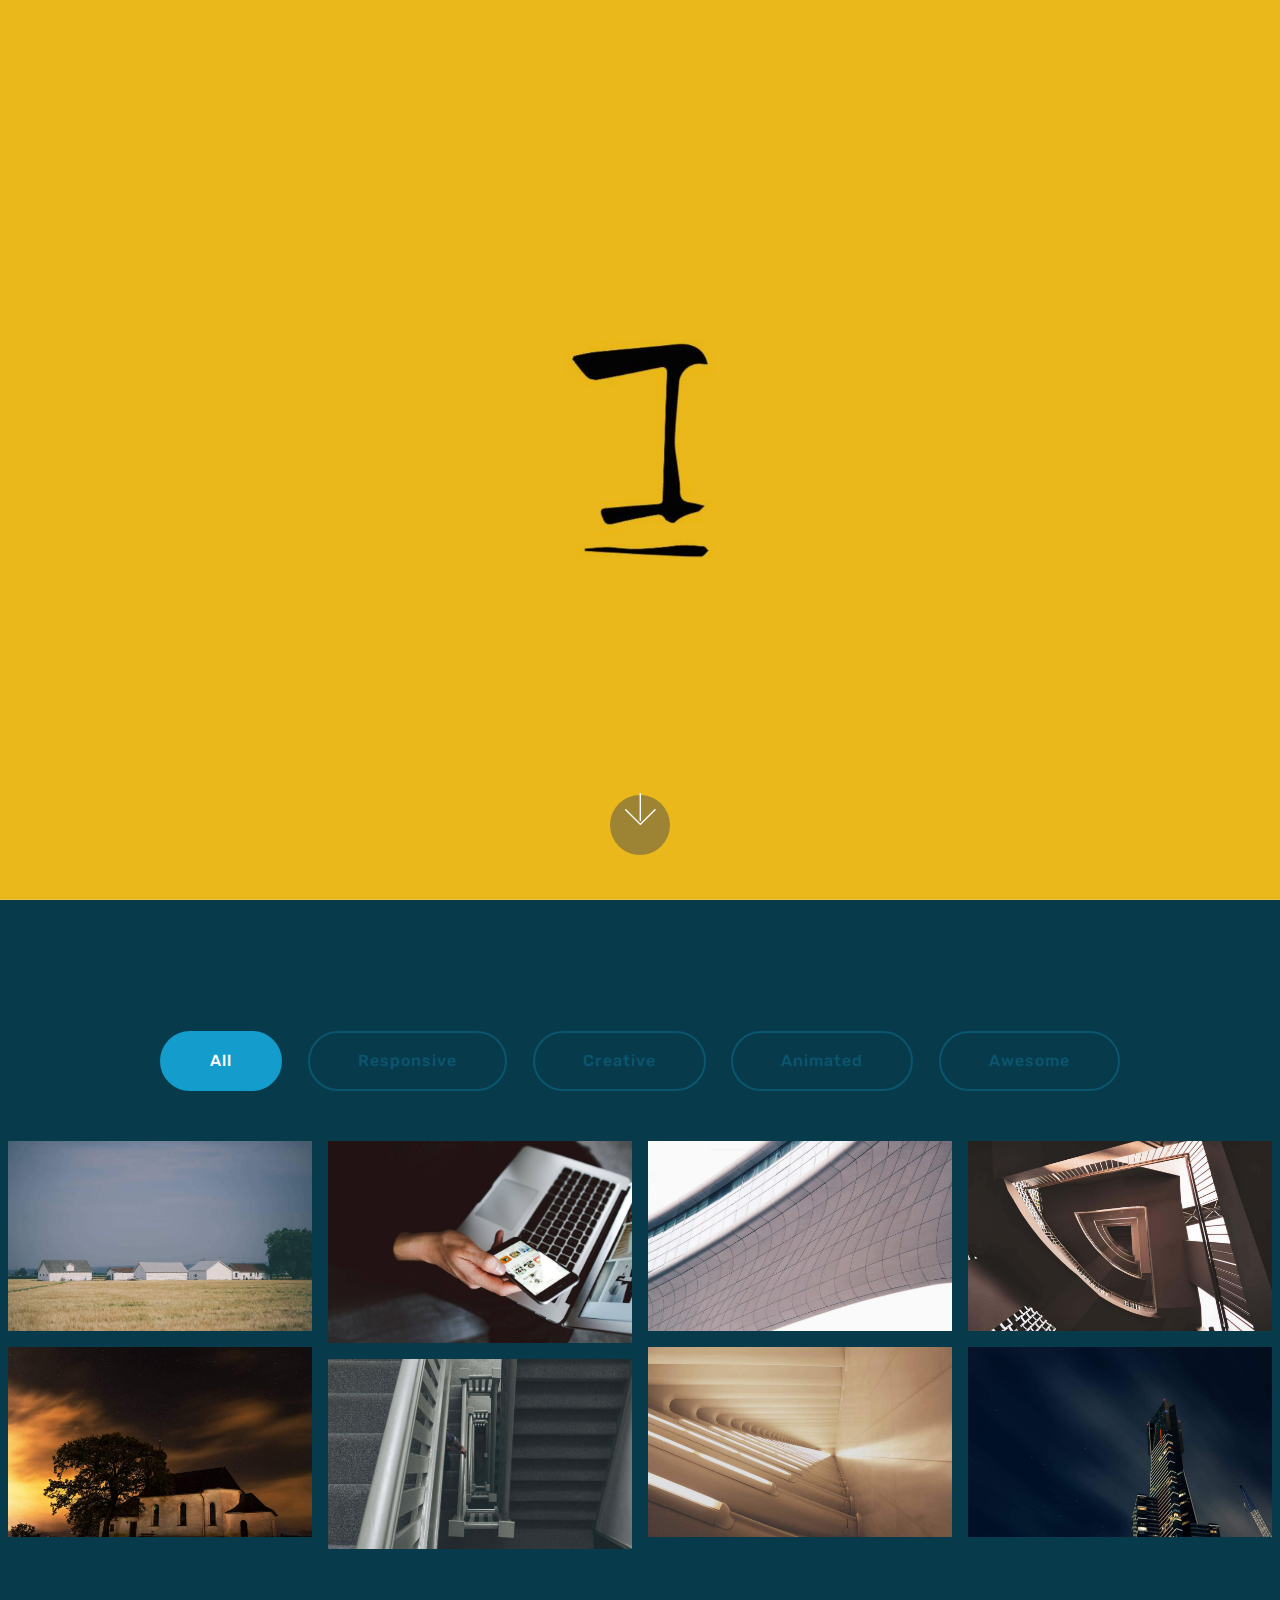
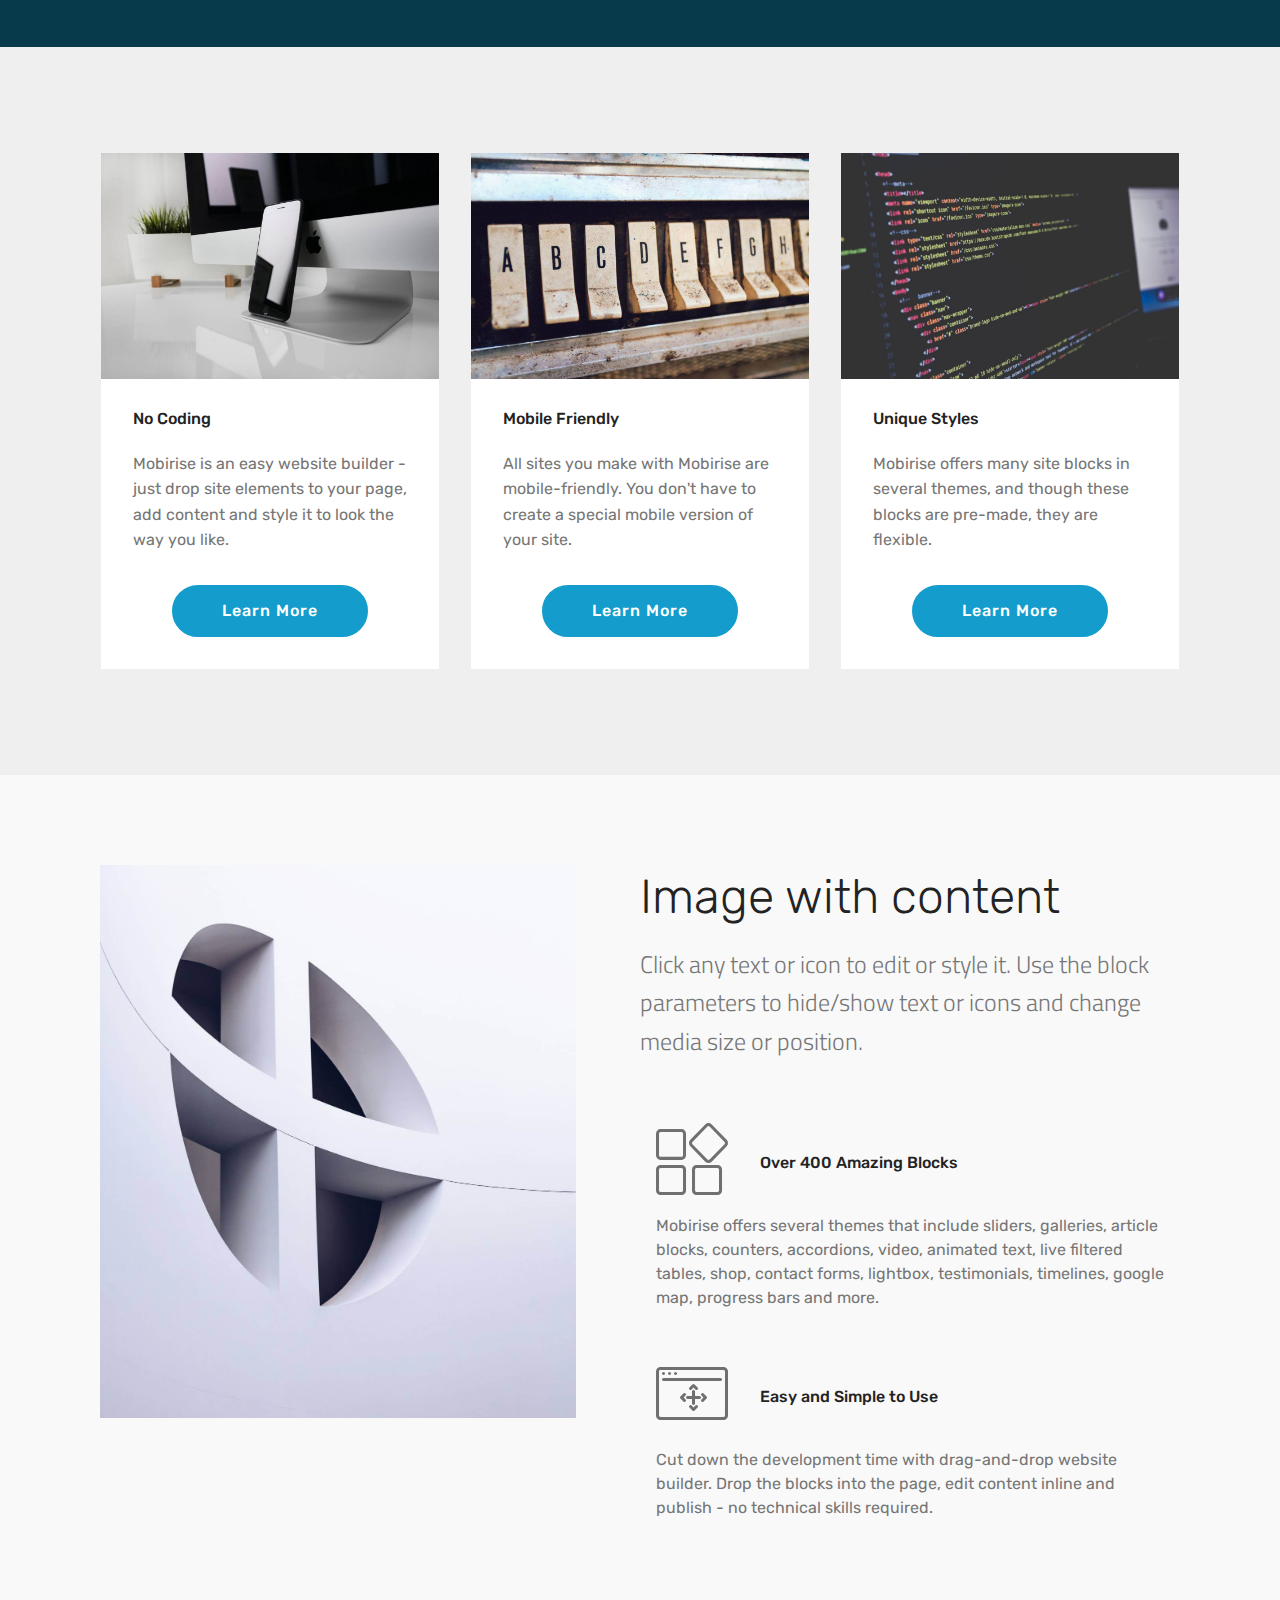
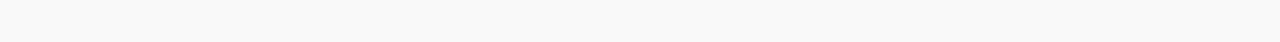
==== index.html @ 8ed80e4b "create github pages" ====
<!DOCTYPE html>
<html >
<head>
  <!-- Site made with Mobirise Website Builder v4.6.5, https://mobirise.com -->
  <meta charset="UTF-8">
  <meta http-equiv="X-UA-Compatible" content="IE=edge">
  <meta name="generator" content="Mobirise v4.6.5, mobirise.com">
  <meta name="viewport" content="width=device-width, initial-scale=1, minimum-scale=1">
  <link rel="shortcut icon" href="assets/images/logo4.png" type="image/x-icon">
  <meta name="description" content="">
  <title>Home</title>
  <link rel="stylesheet" href="assets/web/assets/mobirise-icons/mobirise-icons.css">
  <link rel="stylesheet" href="assets/tether/tether.min.css">
  <link rel="stylesheet" href="assets/bootstrap/css/bootstrap.min.css">
  <link rel="stylesheet" href="assets/bootstrap/css/bootstrap-grid.min.css">
  <link rel="stylesheet" href="assets/bootstrap/css/bootstrap-reboot.min.css">
  <link rel="stylesheet" href="assets/theme/css/style.css">
  <link rel="stylesheet" href="assets/gallery/style.css">
  <link rel="stylesheet" href="assets/mobirise/css/mbr-additional.css" type="text/css">
  
  
  
</head>
<body>
  <section class="cid-qKOQSpUgwR mbr-fullscreen mbr-parallax-background" id="header2-s">

    

    

    <div class="container align-center">
        <div class="row justify-content-md-center">
            <div class="mbr-white col-md-10">
                <h1 class="mbr-section-title mbr-bold pb-3 mbr-fonts-style display-1"></h1>
                
                <p class="mbr-text pb-3 mbr-fonts-style display-5"></p>
                
            </div>
        </div>
    </div>
    <div class="mbr-arrow hidden-sm-down" aria-hidden="true">
        <a href="#next">
            <i class="mbri-down mbr-iconfont"></i>
        </a>
    </div>
</section>

<section class="engine"><a href="https://mobirise.ws/c">best free web site maker</a></section><section class="mbr-gallery mbr-slider-carousel cid-qKP3G8bLyZ" id="gallery2-x">

    

    <div>
        <div><!-- Filter --><div class="mbr-gallery-filter container gallery-filter-active"><ul buttons="0"><li class="mbr-gallery-filter-all"><a class="btn btn-md btn-primary-outline active display-7" href="">All</a></li></ul></div><!-- Gallery --><div class="mbr-gallery-row"><div class="mbr-gallery-layout-default"><div><div><div class="mbr-gallery-item mbr-gallery-item--p1" data-video-url="false" data-tags="Responsive"><div href="#lb-gallery2-x" data-slide-to="0" data-toggle="modal"><img src="assets/images/gallery01.jpg" alt=""><span class="icon-focus"></span></div></div><div class="mbr-gallery-item mbr-gallery-item--p1" data-video-url="false" data-tags=""><div href="#lb-gallery2-x" data-slide-to="1" data-toggle="modal"><img src="assets/images/mbr-1-1620x1080-800x533.jpg" alt=""><span class="icon-focus"></span></div></div><div class="mbr-gallery-item mbr-gallery-item--p1" data-video-url="false" data-tags="Creative"><div href="#lb-gallery2-x" data-slide-to="2" data-toggle="modal"><img src="assets/images/gallery02.jpg" alt=""><span class="icon-focus"></span></div></div><div class="mbr-gallery-item mbr-gallery-item--p1" data-video-url="false" data-tags="Animated"><div href="#lb-gallery2-x" data-slide-to="3" data-toggle="modal"><img src="assets/images/gallery03.jpg" alt=""><span class="icon-focus"></span></div></div><div class="mbr-gallery-item mbr-gallery-item--p1" data-video-url="false" data-tags="Awesome"><div href="#lb-gallery2-x" data-slide-to="4" data-toggle="modal"><img src="assets/images/gallery04.jpg" alt=""><span class="icon-focus"></span></div></div><div class="mbr-gallery-item mbr-gallery-item--p1" data-video-url="false" data-tags="Awesome"><div href="#lb-gallery2-x" data-slide-to="5" data-toggle="modal"><img src="assets/images/gallery05.jpg" alt=""><span class="icon-focus"></span></div></div><div class="mbr-gallery-item mbr-gallery-item--p1" data-video-url="false" data-tags="Responsive"><div href="#lb-gallery2-x" data-slide-to="6" data-toggle="modal"><img src="assets/images/gallery06.jpg" alt=""><span class="icon-focus"></span></div></div><div class="mbr-gallery-item mbr-gallery-item--p1" data-video-url="false" data-tags="Animated"><div href="#lb-gallery2-x" data-slide-to="7" data-toggle="modal"><img src="assets/images/gallery07.jpg" alt=""><span class="icon-focus"></span></div></div></div></div><div class="clearfix"></div></div></div><!-- Lightbox --><div data-app-prevent-settings="" class="mbr-slider modal fade carousel slide" tabindex="-1" data-keyboard="true" data-interval="false" id="lb-gallery2-x"><div class="modal-dialog"><div class="modal-content"><div class="modal-body"><div class="carousel-inner"><div class="carousel-item"><img src="assets/images/gallery01.jpg" alt=""></div><div class="carousel-item active"><img src="assets/images/mbr-1-1620x1080.jpg" alt=""></div><div class="carousel-item"><img src="assets/images/gallery02.jpg" alt=""></div><div class="carousel-item"><img src="assets/images/gallery03.jpg" alt=""></div><div class="carousel-item"><img src="assets/images/gallery04.jpg" alt=""></div><div class="carousel-item"><img src="assets/images/gallery05.jpg" alt=""></div><div class="carousel-item"><img src="assets/images/gallery06.jpg" alt=""></div><div class="carousel-item"><img src="assets/images/gallery07.jpg" alt=""></div></div><a class="carousel-control carousel-control-prev" role="button" data-slide="prev" href="#lb-gallery2-x"><span class="mbri-left mbr-iconfont" aria-hidden="true"></span><span class="sr-only">Previous</span></a><a class="carousel-control carousel-control-next" role="button" data-slide="next" href="#lb-gallery2-x"><span class="mbri-right mbr-iconfont" aria-hidden="true"></span><span class="sr-only">Next</span></a><a class="close" href="#" role="button" data-dismiss="modal"><span class="sr-only">Close</span></a></div></div></div></div></div>
    </div>

</section>

<section class="features3 cid-qKQcVIT4Fi" id="features3-y">

    

    
    <div class="container">
        <div class="media-container-row">
            <div class="card p-3 col-12 col-md-6 col-lg-4">
                <div class="card-wrapper">
                    <div class="card-img">
                        <img src="assets/images/01.jpg" alt="Mobirise">
                    </div>
                    <div class="card-box">
                        <h4 class="card-title mbr-fonts-style display-7">
                            No Coding
                        </h4>
                        <p class="mbr-text mbr-fonts-style display-7">
                            Mobirise is an easy website builder - just drop site elements to your page, add content and style it to look the way you like.
                        </p>
                    </div>
                    <div class="mbr-section-btn text-center">
                        <a href="https://mobirise.com" class="btn btn-primary display-4">
                            Learn More
                        </a>
                    </div>
                </div>
            </div>

            <div class="card p-3 col-12 col-md-6 col-lg-4">
                <div class="card-wrapper">
                    <div class="card-img">
                        <img src="assets/images/02.jpg" alt="Mobirise">
                    </div>
                    <div class="card-box">
                        <h4 class="card-title mbr-fonts-style display-7">
                            Mobile Friendly
                        </h4>
                        <p class="mbr-text mbr-fonts-style display-7">
                            All sites you make with Mobirise are mobile-friendly. You don't have to create a special mobile version of your site.
                        </p>
                    </div>
                    <div class="mbr-section-btn text-center">
                        <a href="https://mobirise.com" class="btn btn-primary display-4">
                            Learn More
                        </a>
                    </div>
                </div>
            </div>

            <div class="card p-3 col-12 col-md-6 col-lg-4">
                <div class="card-wrapper">
                    <div class="card-img">
                        <img src="assets/images/03.jpg" alt="Mobirise">
                    </div>
                    <div class="card-box">
                        <h4 class="card-title mbr-fonts-style display-7">
                            Unique Styles
                        </h4>
                        <p class="mbr-text mbr-fonts-style display-7">
                            Mobirise offers many site blocks in several themes, and though these blocks are pre-made, they are flexible.
                        </p>
                    </div>
                    <div class="mbr-section-btn text-center">
                        <a href="https://mobirise.com" class="btn btn-primary display-4">
                            Learn More
                        </a>
                    </div>
                </div>
            </div>

            
        </div>
    </div>
</section>

<section class="features11 cid-qKQcX0QqHO" id="features11-z">

    

    

    <div class="container">   
        <div class="col-md-12">
            <div class="media-container-row">
                <div class="mbr-figure" style="width: 50%;">
                    <img src="assets/images/05.jpg" alt="Mobirise">
                </div>
                <div class=" align-left aside-content">
                    <h2 class="mbr-title pt-2 mbr-fonts-style display-2">
                        Image with content
                    </h2>
                    <div class="mbr-section-text">
                        <p class="mbr-text mb-5 pt-3 mbr-light mbr-fonts-style display-5">
                        Click any text or icon to edit or style it. Use the block parameters to hide/show text or icons and change media size or position.
                        </p>
                    </div>

                    <div class="block-content">
                        <div class="card p-3 pr-3">
                            <div class="media">
                                <div class=" align-self-center card-img pb-3">
                                    <span class="mbri-extension mbr-iconfont"></span>
                                </div>     
                                <div class="media-body">
                                    <h4 class="card-title mbr-fonts-style display-7">
                                        Over 400 Amazing Blocks
                                    </h4>
                                </div>
                            </div>                

                            <div class="card-box">
                                <p class="block-text mbr-fonts-style display-7">
                                   Mobirise offers several themes that include sliders, galleries, article blocks, counters, accordions, video, animated text, live filtered tables, shop, contact forms, lightbox, testimonials, timelines, google map, progress bars and more. 
                                </p>
                            </div>
                        </div>

                        <div class="card p-3 pr-3">
                            <div class="media">
                                <div class="align-self-center card-img pb-3">
                                    <span class="mbri-drag-n-drop2 mbr-iconfont"></span>
                                </div>     
                                <div class="media-body">
                                    <h4 class="card-title mbr-fonts-style display-7">
                                        Easy and Simple to Use
                                    </h4>
                                </div>
                            </div>                

                            <div class="card-box">
                                <p class="block-text mbr-fonts-style display-7">
                                    Cut down the development time with drag-and-drop website builder. Drop the blocks into the page, edit content inline and publish - no technical skills required.
                                </p>
                            </div>
                        </div>
                    </div>
                </div>
            </div>
        </div> 
    </div>          
</section>


  <script src="assets/web/assets/jquery/jquery.min.js"></script>
  <script src="assets/popper/popper.min.js"></script>
  <script src="assets/tether/tether.min.js"></script>
  <script src="assets/bootstrap/js/bootstrap.min.js"></script>
  <script src="assets/smoothscroll/smooth-scroll.js"></script>
  <script src="assets/parallax/jarallax.min.js"></script>
  <script src="assets/vimeoplayer/jquery.mb.vimeo_player.js"></script>
  <script src="assets/bootstrapcarouselswipe/bootstrap-carousel-swipe.js"></script>
  <script src="assets/masonry/masonry.pkgd.min.js"></script>
  <script src="assets/imagesloaded/imagesloaded.pkgd.min.js"></script>
  <script src="assets/theme/js/script.js"></script>
  <script src="assets/gallery/player.min.js"></script>
  <script src="assets/gallery/script.js"></script>
  <script src="assets/slidervideo/script.js"></script>
  
  
</body>
</html>
---- assets/web/assets/mobirise-icons/mobirise-icons.css ----
@font-face {
  font-family: 'MobiriseIcons';
  src:  url('mobirise-icons.eot?spat4u');
  src:  url('mobirise-icons.eot?spat4u#iefix') format('embedded-opentype'),
    url('mobirise-icons.ttf?spat4u') format('truetype'),
    url('mobirise-icons.woff?spat4u') format('woff'),
    url('mobirise-icons.svg?spat4u#MobiriseIcons') format('svg');
  font-weight: normal;
  font-style: normal;
}

[class^="mbri-"], [class*=" mbri-"] {
  /* use !important to prevent issues with browser extensions that change fonts */
  font-family: MobiriseIcons !important;
  speak: none;
  font-style: normal;
  font-weight: normal;
  font-variant: normal;
  text-transform: none;
  line-height: 1;

  /* Better Font Rendering =========== */
  -webkit-font-smoothing: antialiased;
  -moz-osx-font-smoothing: grayscale;
}

.mbri-add-submenu:before {
  content: "\e900";
}
.mbri-alert:before {
  content: "\e901";
}
.mbri-align-center:before {
  content: "\e902";
}
.mbri-align-justify:before {
  content: "\e903";
}
.mbri-align-left:before {
  content: "\e904";
}
.mbri-align-right:before {
  content: "\e905";
}
.mbri-android:before {
  content: "\e906";
}
.mbri-apple:before {
  content: "\e907";
}
.mbri-arrow-down:before {
  content: "\e908";
}
.mbri-arrow-next:before {
  content: "\e909";
}
.mbri-arrow-prev:before {
  content: "\e90a";
}
.mbri-arrow-up:before {
  content: "\e90b";
}
.mbri-bold:before {
  content: "\e90c";
}
.mbri-bookmark:before {
  content: "\e90d";
}
.mbri-bootstrap:before {
  content: "\e90e";
}
.mbri-briefcase:before {
  content: "\e90f";
}
.mbri-browse:before {
  content: "\e910";
}
.mbri-bulleted-list:before {
  content: "\e911";
}
.mbri-calendar:before {
  content: "\e912";
}
.mbri-camera:before {
  content: "\e913";
}
.mbri-cart-add:before {
  content: "\e914";
}
.mbri-cart-full:before {
  content: "\e915";
}
.mbri-cash:before {
  content: "\e916";
}
.mbri-change-style:before {
  content: "\e917";
}
.mbri-chat:before {
  content: "\e918";
}
.mbri-clock:before {
  content: "\e919";
}
.mbri-close:before {
  content: "\e91a";
}
.mbri-cloud:before {
  content: "\e91b";
}
.mbri-code:before {
  content: "\e91c";
}
.mbri-contact-form:before {
  content: "\e91d";
}
.mbri-credit-card:before {
  content: "\e91e";
}
.mbri-cursor-click:before {
  content: "\e91f";
}
.mbri-cust-feedback:before {
  content: "\e920";
}
.mbri-database:before {
  content: "\e921";
}
.mbri-delivery:before {
  content: "\e922";
}
.mbri-desktop:before {
  content: "\e923";
}
.mbri-devices:before {
  content: "\e924";
}
.mbri-down:before {
  content: "\e925";
}
.mbri-download:before {
  content: "\e989";
}
.mbri-drag-n-drop:before {
  content: "\e927";
}
.mbri-drag-n-drop2:before {
  content: "\e928";
}
.mbri-edit:before {
  content: "\e929";
}
.mbri-edit2:before {
  content: "\e92a";
}
.mbri-error:before {
  content: "\e92b";
}
.mbri-extension:before {
  content: "\e92c";
}
.mbri-features:before {
  content: "\e92d";
}
.mbri-file:before {
  content: "\e92e";
}
.mbri-flag:before {
  content: "\e92f";
}
.mbri-folder:before {
  content: "\e930";
}
.mbri-gift:before {
  content: "\e931";
}
.mbri-github:before {
  content: "\e932";
}
.mbri-globe:before {
  content: "\e933";
}
.mbri-globe-2:before {
  content: "\e934";
}
.mbri-growing-chart:before {
  content: "\e935";
}
.mbri-hearth:before {
  content: "\e936";
}
.mbri-help:before {
  content: "\e937";
}
.mbri-home:before {
  content: "\e938";
}
.mbri-hot-cup:before {
  content: "\e939";
}
.mbri-idea:before {
  content: "\e93a";
}
.mbri-image-gallery:before {
  content: "\e93b";
}
.mbri-image-slider:before {
  content: "\e93c";
}
.mbri-info:before {
  content: "\e93d";
}
.mbri-italic:before {
  content: "\e93e";
}
.mbri-key:before {
  content: "\e93f";
}
.mbri-laptop:before {
  content: "\e940";
}
.mbri-layers:before {
  content: "\e941";
}
.mbri-left-right:before {
  content: "\e942";
}
.mbri-left:before {
  content: "\e943";
}
.mbri-letter:before {
  content: "\e944";
}
.mbri-like:before {
  content: "\e945";
}
.mbri-link:before {
  content: "\e946";
}
.mbri-lock:before {
  content: "\e947";
}
.mbri-login:before {
  content: "\e948";
}
.mbri-logout:before {
  content: "\e949";
}
.mbri-magic-stick:before {
  content: "\e94a";
}
.mbri-map-pin:before {
  content: "\e94b";
}
.mbri-menu:before {
  content: "\e94c";
}
.mbri-mobile:before {
  content: "\e94d";
}
.mbri-mobile2:before {
  content: "\e94e";
}
.mbri-mobirise:before {
  content: "\e94f";
}
.mbri-more-horizontal:before {
  content: "\e950";
}
.mbri-more-vertical:before {
  content: "\e951";
}
.mbri-music:before {
  content: "\e952";
}
.mbri-new-file:before {
  content: "\e953";
}
.mbri-numbered-list:before {
  content: "\e954";
}
.mbri-opened-folder:before {
  content: "\e955";
}
.mbri-pages:before {
  content: "\e956";
}
.mbri-paper-plane:before {
  content: "\e957";
}
.mbri-paperclip:before {
  content: "\e958";
}
.mbri-photo:before {
  content: "\e959";
}
.mbri-photos:before {
  content: "\e95a";
}
.mbri-pin:before {
  content: "\e95b";
}
.mbri-play:before {
  content: "\e95c";
}
.mbri-plus:before {
  content: "\e95d";
}
.mbri-preview:before {
  content: "\e95e";
}
.mbri-print:before {
  content: "\e95f";
}
.mbri-protect:before {
  content: "\e960";
}
.mbri-question:before {
  content: "\e961";
}
.mbri-quote-left:before {
  content: "\e962";
}
.mbri-quote-right:before {
  content: "\e963";
}
.mbri-refresh:before {
  content: "\e964";
}
.mbri-responsive:before {
  content: "\e965";
}
.mbri-right:before {
  content: "\e966";
}
.mbri-rocket:before {
  content: "\e967";
}
.mbri-sad-face:before {
  content: "\e968";
}
.mbri-sale:before {
  content: "\e969";
}
.mbri-save:before {
  content: "\e96a";
}
.mbri-search:before {
  content: "\e96b";
}
.mbri-setting:before {
  content: "\e96c";
}
.mbri-setting2:before {
  content: "\e96d";
}
.mbri-setting3:before {
  content: "\e96e";
}
.mbri-share:before {
  content: "\e96f";
}
.mbri-shopping-bag:before {
  content: "\e970";
}
.mbri-shopping-basket:before {
  content: "\e971";
}
.mbri-shopping-cart:before {
  content: "\e972";
}
.mbri-sites:before {
  content: "\e973";
}
.mbri-smile-face:before {
  content: "\e974";
}
.mbri-speed:before {
  content: "\e975";
}
.mbri-star:before {
  content: "\e976";
}
.mbri-success:before {
  content: "\e977";
}
.mbri-sun:before {
  content: "\e978";
}
.mbri-sun2:before {
  content: "\e979";
}
.mbri-tablet:before {
  content: "\e97a";
}
.mbri-tablet-vertical:before {
  content: "\e97b";
}
.mbri-target:before {
  content: "\e97c";
}
.mbri-timer:before {
  content: "\e97d";
}
.mbri-to-ftp:before {
  content: "\e97e";
}
.mbri-to-local-drive:before {
  content: "\e97f";
}
.mbri-touch-swipe:before {
  content: "\e980";
}
.mbri-touch:before {
  content: "\e981";
}
.mbri-trash:before {
  content: "\e982";
}
.mbri-underline:before {
  content: "\e983";
}
.mbri-unlink:before {
  content: "\e984";
}
.mbri-unlock:before {
  content: "\e985";
}
.mbri-up-down:before {
  content: "\e986";
}
.mbri-up:before {
  content: "\e987";
}
.mbri-update:before {
  content: "\e988";
}
.mbri-upload:before {
 content: "\e926"; 
}
.mbri-user:before {
  content: "\e98a";
}
.mbri-user2:before {
  content: "\e98b";
}
.mbri-users:before {
  content: "\e98c";
}
.mbri-video:before {
  content: "\e98d";
}
.mbri-video-play:before {
  content: "\e98e";
}
.mbri-watch:before {
  content: "\e98f";
}
.mbri-website-theme:before {
  content: "\e990";
}
.mbri-wifi:before {
  content: "\e991";
}
.mbri-windows:before {
  content: "\e992";
}
.mbri-zoom-out:before {
  content: "\e993";
}
.mbri-redo:before {
  content: "\e994";
}
.mbri-undo:before {
  content: "\e995";
}
---- assets/theme/css/style.css ----
/*!
 * Mobirise v4 theme (https://mobirise.com/)
 * Copyright 2017 Mobirise
 */
section {
  background-color: #eeeeee; }

section,
.container,
.container-fluid {
  position: relative;
  word-wrap: break-word; }

a.mbr-iconfont:hover {
  text-decoration: none; }

.article .lead p, .article .lead ul, .article .lead ol, .article .lead pre, .article .lead blockquote {
  margin-bottom: 0; }

a {
  font-style: normal;
  font-weight: 400;
  cursor: pointer; }
  a, a:hover {
    text-decoration: none; }

figure {
  margin-bottom: 0; }

body {
  color: #232323; }

h1, h2, h3, h4, h5, h6,
.h1, .h2, .h3, .h4, .h5, .h6,
.display-1, .display-2, .display-3, .display-4 {
  line-height: 1;
  word-break: break-word;
  word-wrap: break-word; }

b, strong {
  font-weight: bold; }

blockquote {
  padding: 10px 0 10px 20px;
  position: relative;
  border-left: 2px solid;
  border-color: #ff3366; }

input:-webkit-autofill, input:-webkit-autofill:hover, input:-webkit-autofill:focus, input:-webkit-autofill:active {
  transition-delay: 9999s;
  transition-property: background-color, color; }

textarea[type="hidden"] {
  display: none; }

body {
  position: relative; }

section {
  background-position: 50% 50%;
  background-repeat: no-repeat;
  background-size: cover; }
  section .mbr-background-video,
  section .mbr-background-video-preview {
    position: absolute;
    bottom: 0;
    left: 0;
    right: 0;
    top: 0; }

.hidden {
  visibility: hidden; }

.mbr-z-index20 {
  z-index: 20; }

/*! Base colors */
.mbr-white {
  color: #ffffff; }

.mbr-black {
  color: #000000; }

.mbr-bg-white {
  background-color: #ffffff; }

.mbr-bg-black {
  background-color: #000000; }

/*! Text-aligns */
.align-left {
  text-align: left; }

.align-center {
  text-align: center; }

.align-right {
  text-align: right; }

@media (max-width: 767px) {
  .align-left, .align-center, .align-right, .mbr-section-btn, .mbr-section-title {
    text-align: center; } }
/*! Font-weight  */
.mbr-light {
  font-weight: 300; }

.mbr-regular {
  font-weight: 400; }

.mbr-semibold {
  font-weight: 500; }

.mbr-bold {
  font-weight: 700; }

/*! Media  */
.media-size-item {
  -webkit-flex: 1 1 auto;
  -moz-flex: 1 1 auto;
  -ms-flex: 1 1 auto;
  -o-flex: 1 1 auto;
  flex: 1 1 auto; }

.media-content {
  -webkit-flex-basis: 100%;
  flex-basis: 100%; }

.media-container-row {
  display: -ms-flexbox;
  display: -webkit-flex;
  display: flex;
  -webkit-flex-direction: row;
  -ms-flex-direction: row;
  flex-direction: row;
  -webkit-flex-wrap: wrap;
  -ms-flex-wrap: wrap;
  flex-wrap: wrap;
  -webkit-justify-content: center;
  -ms-flex-pack: center;
  justify-content: center;
  -webkit-align-content: center;
  -ms-flex-line-pack: center;
  align-content: center;
  -webkit-align-items: start;
  -ms-flex-align: start;
  align-items: start; }
  .media-container-row .media-size-item {
    width: 400px; }

.media-container-column {
  display: -ms-flexbox;
  display: -webkit-flex;
  display: flex;
  -webkit-flex-direction: column;
  -ms-flex-direction: column;
  flex-direction: column;
  -webkit-flex-wrap: wrap;
  -ms-flex-wrap: wrap;
  flex-wrap: wrap;
  -webkit-justify-content: center;
  -ms-flex-pack: center;
  justify-content: center;
  -webkit-align-content: center;
  -ms-flex-line-pack: center;
  align-content: center;
  -webkit-align-items: stretch;
  -ms-flex-align: stretch;
  align-items: stretch; }
  .media-container-column > * {
    width: 100%; }

@media (min-width: 992px) {
  .media-container-row {
    -webkit-flex-wrap: nowrap;
    -ms-flex-wrap: nowrap;
    flex-wrap: nowrap; } }
figure {
  overflow: hidden; }

figure[mbr-media-size] {
  transition: width 0.1s; }

.mbr-figure img, .mbr-figure iframe {
  display: block;
  width: 100%; }

.card {
  background-color: transparent;
  border: none; }

.card-img {
  text-align: center;
  flex-shrink: 0; }

.media {
  max-width: 100%;
  margin: 0 auto; }

.mbr-figure {
  -ms-flex-item-align: center;
  -ms-grid-row-align: center;
  -webkit-align-self: center;
  align-self: center; }

.media-container > div {
  max-width: 100%; }

.mbr-figure img, .card-img img {
  width: 100%; }

@media (max-width: 991px) {
  .media-size-item {
    width: auto !important; }

  .media {
    width: auto; }

  .mbr-figure {
    width: 100% !important; } }
/*! Buttons */
.mbr-section-btn {
  margin-left: -.25rem;
  margin-right: -.25rem;
  font-size: 0; }

nav .mbr-section-btn {
  margin-left: 0rem;
  margin-right: 0rem; }

/*! Btn icon margin */
.btn .mbr-iconfont, .btn.btn-sm .mbr-iconfont {
  cursor: pointer;
  margin-right: 0.5rem; }

.btn.btn-md .mbr-iconfont, .btn.btn-md .mbr-iconfont {
  margin-right: 0.8rem; }

.mbr-regular {
  font-weight: 400; }

.mbr-semibold {
  font-weight: 500; }

.mbr-bold {
  font-weight: 700; }

[type="submit"] {
  -webkit-appearance: none; }

/*! Full-screen */
.mbr-fullscreen .mbr-overlay {
  min-height: 100vh; }

.mbr-fullscreen {
  display: flex;
  display: -webkit-flex;
  display: -moz-flex;
  display: -ms-flex;
  display: -o-flex;
  align-items: center;
  -webkit-align-items: center;
  min-height: 100vh;
  padding-top: 3rem;
  padding-bottom: 3rem; }

/*! Map */
.map {
  height: 25rem;
  position: relative; }
  .map iframe {
    width: 100%;
    height: 100%; }

/* Form */
.form-asterisk {
  font-family: initial;
  position: absolute;
  top: -2px;
  font-weight: normal; }

/*! Scroll to top arrow */
.mbr-arrow-up {
  bottom: 25px;
  right: 90px;
  position: fixed;
  text-align: right;
  z-index: 5000;
  color: #ffffff;
  font-size: 32px;
  transform: rotate(180deg);
  -webkit-transform: rotate(180deg); }

.mbr-arrow-up a {
  background: rgba(0, 0, 0, 0.2);
  border-radius: 3px;
  color: #fff;
  display: inline-block;
  height: 60px;
  width: 60px;
  outline-style: none !important;
  position: relative;
  text-decoration: none;
  transition: all .3s ease-in-out;
  cursor: pointer;
  text-align: center; }
  .mbr-arrow-up a:hover {
    background-color: rgba(0, 0, 0, 0.4); }
  .mbr-arrow-up a i {
    line-height: 60px; }

.mbr-arrow-up-icon {
  display: block;
  color: #fff; }

.mbr-arrow-up-icon::before {
  content: "\203a";
  display: inline-block;
  font-family: serif;
  font-size: 32px;
  line-height: 1;
  font-style: normal;
  position: relative;
  top: 6px;
  left: -4px;
  -webkit-transform: rotate(-90deg);
  transform: rotate(-90deg); }

/*! Arrow Down */
.mbr-arrow {
  position: absolute;
  bottom: 45px;
  left: 50%;
  width: 60px;
  height: 60px;
  cursor: pointer;
  background-color: rgba(80, 80, 80, 0.5);
  border-radius: 50%;
  -webkit-transform: translateX(-50%);
  transform: translateX(-50%); }
  .mbr-arrow > a {
    display: inline-block;
    text-decoration: none;
    outline-style: none;
    -webkit-animation: arrowdown 1.7s ease-in-out infinite;
    animation: arrowdown 1.7s ease-in-out infinite; }
    .mbr-arrow > a > i {
      position: absolute;
      top: -2px;
      left: 15px;
      font-size: 2rem; }

@keyframes arrowdown {
  0% {
    transform: translateY(0px);
    -webkit-transform: translateY(0px); }
  50% {
    transform: translateY(-5px);
    -webkit-transform: translateY(-5px); }
  100% {
    transform: translateY(0px);
    -webkit-transform: translateY(0px); } }
@-webkit-keyframes arrowdown {
  0% {
    transform: translateY(0px);
    -webkit-transform: translateY(0px); }
  50% {
    transform: translateY(-5px);
    -webkit-transform: translateY(-5px); }
  100% {
    transform: translateY(0px);
    -webkit-transform: translateY(0px); } }
@media (max-width: 500px) {
  .mbr-arrow-up {
    left: 50%;
    right: auto;
    transform: translateX(-50%) rotate(180deg);
    -webkit-transform: translateX(-50%) rotate(180deg); } }
/*Gradients animation*/
@keyframes gradient-animation {
  from {
    background-position: 0% 100%;
    animation-timing-function: ease-in-out; }
  to {
    background-position: 100% 0%;
    animation-timing-function: ease-in-out; } }
@-webkit-keyframes gradient-animation {
  from {
    background-position: 0% 100%;
    animation-timing-function: ease-in-out; }
  to {
    background-position: 100% 0%;
    animation-timing-function: ease-in-out; } }
.bg-gradient {
  background-size: 200% 200%;
  animation: gradient-animation 5s infinite alternate;
  -webkit-animation: gradient-animation 5s infinite alternate; }

.menu .navbar-brand {
  display: -webkit-flex; }
  .menu .navbar-brand span {
    display: flex;
    display: -webkit-flex; }
  .menu .navbar-brand .navbar-caption-wrap {
    display: -webkit-flex; }
  .menu .navbar-brand .navbar-logo img {
    display: -webkit-flex; }
@media (min-width: 768px) and (max-width: 991px) {
  .menu .navbar-toggleable-sm .navbar-nav {
    display: -webkit-box;
    display: -webkit-flex;
    display: -ms-flexbox; } }
@media (min-width: 992px) {
  .menu .navbar-nav.nav-dropdown {
    display: -webkit-flex; }
  .menu .navbar-toggleable-sm .navbar-collapse {
    display: -webkit-flex !important; } }

/*# sourceMappingURL=style.css.map */
.engine {
	position: absolute;
	text-indent: -2400px;
	text-align: center;
	padding: 0;
	top: 0;
	left: -2400px;
}
---- assets/gallery/style.css ----
/*-------

   Gallery

-------*/
.mbr-gallery .mbr-gallery-item {
  position: relative;
  display: inline-block;
  width: 25%;
  cursor: pointer; }

@media (max-width: 768px) {
  .mbr-gallery .mbr-gallery-item {
    width: 50%; } }
@media (max-width: 400px) {
  .mbr-gallery .mbr-gallery-item {
    width: 100%; } }
.mbr-gallery .icon-focus,
.mbr-gallery .icon-video {
  position: absolute;
  top: calc(50% - 32px);
  left: calc(50% - 24px);
  font-family: 'MobiriseIcons' !important;
  font-size: 3rem !important;
  color: #fff;
  opacity: 0;
  transition: .2s opacity ease-in-out;
  z-index: 5; }

.mbr-gallery .icon-focus::before {
  content: '\e96b'; }

.mbr-gallery .icon-video::before {
  content: '\e95c'; }

.mbr-gallery .mbr-gallery-item > div:hover .icon-focus,
.mbr-gallery .mbr-gallery-item > div:hover .icon-video {
  opacity: 1; }

.mbr-gallery .mbr-gallery-item img {
  width: 100%;
  opacity: 1;
  -webkit-transition: .2s opacity ease-in-out;
  transition: .2s opacity ease-in-out; }

.mbr-gallery .mbr-gallery-item > div:hover img {
  opacity: 1; }

.mbr-gallery .mbr-gallery-item > div {
  background: #fff;
  display: block;
  outline: none;
  position: relative; }

.mbr-gallery .mbr-gallery-item .icon {
  -webkit-transform: translateX(-50%) translateY(-50%);
  -webkit-transition: .2s opacity ease-in-out;
  color: #000;
  font-size: 30px;
  height: 69px;
  left: 50%;
  opacity: 0;
  position: absolute;
  top: 50%;
  transform: translateX(-50%) translateY(-50%);
  transition: .2s opacity ease-in-out;
  width: 69px; }

.mbr-gallery .mbr-gallery-item .icon::after,
.mbr-gallery .mbr-gallery-item .icon::before {
  content: '';
  display: block;
  position: absolute;
  height: 69px;
  width: 1px;
  margin-left: 34.5px;
  background-color: #fff; }

.mbr-gallery .mbr-gallery-item .icon::after {
  width: 69px;
  height: 1px;
  margin-left: 0;
  margin-top: 34.5px; }

.mbr-gallery .mbr-gallery-item > div:hover .icon {
  opacity: 1; }

.mbr-gallery .mbr-gallery-item > div:hover::before {
  opacity: .9; }

.mbr-gallery .mbr-gallery-item > div:hover .mbr-gallery-title {
  background: transparent !important; }

/* remove spacing */
.mbr-gallery .mbr-gallery-row.no-gutter {
  margin: 0; }

.mbr-gallery .mbr-gallery-row.no-gutter .mbr-gallery-item {
  padding: 0; }

/* container */
.mbr-gallery .container.mbr-gallery-layout-default {
  padding: 93px 0; }

/* fix horizontal scrollbar */
.mbr-gallery .mbr-gallery-layout-article,
.mbr-gallery .mbr-gallery-layout-default {
  overflow: hidden; }

/* lightbox */
.mbr-gallery .modal {
  position: fixed;
  overflow: hidden;
  padding-right: 0 !important; }

.mbr-gallery .modal-content {
  border-radius: 0;
  border: none;
  background: transparent; }

.mbr-gallery .modal-body {
  padding: 0; }

.mbr-gallery .modal-body img {
  width: 100%; }

.mbr-gallery .modal .close {
  position: fixed;
  background: #1b1b1b;
  opacity: .5;
  font-size: 35px;
  font-weight: 300;
  width: 70px;
  height: 70px;
  border-radius: 50%;
  color: #fff;
  top: 2.5rem;
  right: 2.5rem;
  line-height: 70px;
  border: none;
  text-align: center;
  text-shadow: none;
  z-index: 5;
  -webkit-transition: opacity .3s ease;
  -moz-transition: opacity .3s ease;
  -o-transition: opacity .3s ease;
  transition: opacity .3s ease;
  font-family: 'MobiriseIcons'; }
  .mbr-gallery .modal .close::before {
    content: '\e91a'; }

.mbr-gallery .modal .close:hover {
  opacity: 1;
  background: #000;
  color: #fff; }

.mbr-gallery .modal-dialog {
  max-width: 100% !important; }

.mbr-gallery .modal.in .modal-dialog {
  margin: 0 auto; }

/* modal back color opacity */
.modal-backdrop.in {
  opacity: .8;
  filter: alpha(opacity=80); }

@media (max-width: 768px) {
  .mbr-gallery .carousel-control,
  .mbr-gallery .carousel-indicators,
  .mbr-gallery .modal .close {
    position: fixed; } }
/* fix fade in effect */
.mbr-gallery .modal.fade .modal-dialog {
  -webkit-transition: margin-top .3s ease-out;
  -moz-transition: margin-top .3s ease-out;
  -o-transition: margin-top .3s ease-out;
  transition: margin-top .3s ease-out; }

.mbr-gallery .modal.fade .modal-dialog,
.mbr-gallery .modal.in .modal-dialog {
  -webkit-transform: none;
  -ms-transform: none;
  -o-transform: none;
  transform: none; }

/*-------

   Slider

-------*/
.mbr-slider .carousel-inner > .active,
.mbr-slider .carousel-inner > .next,
.mbr-slider .carousel-inner > .prev {
  display: table; }

.mbr-slider .carousel-control {
  position: absolute;
  width: 70px;
  height: 70px;
  top: 50%;
  margin-top: -35px;
  line-height: 70px;
  border-radius: 50%;
  font-size: 35px;
  border: 0;
  opacity: .5;
  text-shadow: none;
  z-index: 5;
  color: #fff;
  -webkit-transition: all .2s ease-in-out 0s;
  -o-transition: all .2s ease-in-out 0s;
  transition: all .2s ease-in-out 0s; }

.mbr-gallery .mbr-slider .carousel-control {
  position: fixed; }

@media (max-width: 991px) {
  .mbr-gallery .mbr-slider .carousel-control {
    bottom: 2.5rem;
    margin-top: 0;
    top: auto;
    z-index: 17; } }
.mbr-gallery .mbr-slider .carousel-inner > .active {
  display: block; }

.mbr-slider .carousel-control.left {
  left: 0;
  margin-left: 2.5rem; }

.mbr-slider .carousel-control.right {
  right: 0;
  margin-right: 2.5rem; }

.mbr-slider .carousel-control .icon-next,
.mbr-slider .carousel-control .icon-prev {
  margin-top: -18px;
  font-size: 40px;
  line-height: 27px; }

.mbr-slider .carousel-control:hover {
  background: #1b1b1b;
  color: #fff;
  opacity: 1; }

.mbr-slider .carousel-indicators {
  position: absolute;
  bottom: 0;
  margin-bottom: 1.5rem !important; }

@media (max-width: 543px) {
  .mbr-slider .carousel-indicators {
    display: none; } }
.carousel-indicators .active,
.carousel-indicators li {
  width: 15px;
  height: 15px;
  margin: 3px;
  background: #1b1b1b;
  border: 0;
  opacity: .5; }

.carousel-indicators .active {
  border: 4px solid #1b1b1b;
  background: #fff; }

.carousel-indicators li {
  max-width: 15px;
  max-height: 15px;
  margin: 3px;
  background: #1b1b1b;
  border: 0;
  border-radius: 50%;
  opacity: .5; }

.carousel-indicators li.active {
  border: 4px solid #1b1b1b;
  background: #fff; }

.container .carousel-indicators {
  margin-bottom: 3px; }

.mbr-gallery .mbr-slider .carousel-indicators {
  position: fixed;
  margin-bottom: 2.5rem !important; }

@media (max-width: 991px) {
  .mbr-gallery .mbr-slider .carousel-indicators {
    margin-bottom: 3.625rem !important;
    padding-left: 2.5rem;
    padding-right: 2.5rem; } }
.mbr-slider .carousel-indicators .active,
.mbr-slider .carousel-indicators li {
  width: 20px;
  height: 20px;
  margin: 3px;
  background: #1b1b1b;
  border: 0;
  opacity: .5; }

.mbr-slider .carousel-indicators .active {
  border: 4px solid #1b1b1b;
  background: #fff; }

@media (max-width: 767px) {
  .mbr-slider .carousel-control {
    top: auto;
    bottom: 20px; }

  .mbr-slider > .container .carousel-control {
    margin-bottom: 0; } }
/* boxed slider */
.mbr-slider > .boxed-slider {
  position: relative;
  padding: 93px 0; }

.mbr-slider > .boxed-slider > div {
  position: relative; }

.mbr-slider > .container img {
  width: 100%; }

.mbr-slider > .container img + .row {
  position: absolute;
  top: 50%;
  left: 0;
  right: 0;
  -webkit-transform: translateY(-50%);
  -moz-transform: translateY(-50%);
  transform: translateY(-50%);
  z-index: 2; }

.mbr-slider .mbr-section {
  padding: 0;
  background-attachment: scroll; }

.mbr-slider .mbr-table-cell {
  padding: 0; }

.mbr-slider > .container .carousel-indicators {
  margin-bottom: 3px; }

/* article slider */
.mbr-slider > .article-slider .mbr-section,
.mbr-slider > .article-slider .mbr-section .mbr-table-cell {
  padding-top: 0;
  padding-bottom: 0; }

.modal-backdrop.show {
  opacity: .7; }

.video-container .mbr-background-video iframe {
  width: 100%;
  height: 100%; }

.mbr-gallery-item__hided {
  position: absolute !important;
  left: 0 !important;
  width: 0 !important;
  height: 0;
  padding: 0 !important; }

.mbr-gallery-item__hided img {
  display: none !important; }

.mbr-gallery-item__hided span {
  display: none !important; }

.mbr-gallery-filter {
  padding-top: 30px;
  padding-bottom: 30px;
  text-align: center; }
  .mbr-gallery-filter li {
    display: inline-block;
    padding: 5px 0;
    transition: all .3s ease-out; }
    .mbr-gallery-filter li .btn {
      cursor: pointer; }
  .mbr-gallery-filter.gallery-filter__bg li {
    color: #fff; }
  .mbr-gallery-filter.gallery-filter__bg .active {
    color: #000;
    background-color: #fff; }
  .mbr-gallery-filter ul {
    display: inline-block;
    width: 100%;
    padding-left: 0;
    margin-bottom: 0;
    list-style: none; }

.mbr-gallery-item > div {
  position: relative; }

.mbr-gallery-item--p1 {
  padding: 0.5rem; }

.mbr-gallery-item--p2 {
  padding: 1rem; }

.mbr-gallery-item--p3 {
  padding: 1.5rem; }

.mbr-gallery-item--p4 {
  padding: 2rem; }

.mbr-gallery-item--p5 {
  padding: 2.5rem; }

.mbr-gallery-item--p6 {
  padding: 3rem; }

.mbr-gallery .mbr-gallery-item--p4 {
  width: 33.333%; }

.mbr-gallery .mbr-gallery-item--p6, .mbr-gallery .mbr-gallery-item--p5 {
  width: 50%; }

@media (max-width: 992px) {
  .mbr-gallery-item--p1 {
    padding: 0.5rem; }

  .mbr-gallery-item--p2 {
    padding: 0.8rem; }

  .mbr-gallery-item--p3 {
    padding: 1rem; }

  .mbr-gallery-item--p4 {
    padding: 1.5rem; }

  .mbr-gallery-item--p5 {
    padding: 1.8rem; }

  .mbr-gallery-item--p6 {
    padding: 2rem; }

  .mbr-gallery .mbr-gallery-item--p2,
  .mbr-gallery .mbr-gallery-item--p3 {
    width: 50%; }

  .mbr-gallery .mbr-gallery-item--p6,
  .mbr-gallery .mbr-gallery-item--p5,
  .mbr-gallery .mbr-gallery-item--p4 {
    width: 100%; } }
@media (max-width: 400px) {
  .mbr-gallery .mbr-gallery-item--p3,
  .mbr-gallery .mbr-gallery-item--p2,
  .mbr-gallery .mbr-gallery-item--p1 {
    width: 100%; } }

/*# sourceMappingURL=style.css.map */
---- assets/mobirise/css/mbr-additional.css ----
@import url(https://fonts.googleapis.com/css?family=Rubik:300,300i,400,400i,500,500i,700,700i,900,900i);
@import url(https://fonts.googleapis.com/css?family=Titillium+Web:200,200i,300,300i,400,400i,600,600i,700,700i,900);





body {
  font-style: normal;
  line-height: 1.5;
}
.mbr-section-title {
  font-style: normal;
  line-height: 1.2;
}
.mbr-section-subtitle {
  line-height: 1.3;
}
.mbr-text {
  font-style: normal;
  line-height: 1.6;
}
.display-1 {
  font-family: 'Rubik', sans-serif;
  font-size: 5.6rem;
}
.display-1 > .mbr-iconfont {
  font-size: 8.96rem;
}
.display-2 {
  font-family: 'Rubik', sans-serif;
  font-size: 3rem;
}
.display-2 > .mbr-iconfont {
  font-size: 4.8rem;
}
.display-4 {
  font-family: 'Rubik', sans-serif;
  font-size: 1rem;
}
.display-4 > .mbr-iconfont {
  font-size: 1.6rem;
}
.display-5 {
  font-family: 'Titillium Web', sans-serif;
  font-size: 1.5rem;
}
.display-5 > .mbr-iconfont {
  font-size: 2.4rem;
}
.display-7 {
  font-family: 'Rubik', sans-serif;
  font-size: 1rem;
}
.display-7 > .mbr-iconfont {
  font-size: 1.6rem;
}
/* ---- Fluid typography for mobile devices ---- */
/* 1.4 - font scale ratio ( bootstrap == 1.42857 ) */
/* 100vw - current viewport width */
/* (48 - 20)  48 == 48rem == 768px, 20 == 20rem == 320px(minimal supported viewport) */
/* 0.65 - min scale variable, may vary */
@media (max-width: 768px) {
  .display-1 {
    font-size: 4.48rem;
    font-size: calc( 2.61rem + (5.6 - 2.61) * ((100vw - 20rem) / (48 - 20)));
    line-height: calc( 1.4 * (2.61rem + (5.6 - 2.61) * ((100vw - 20rem) / (48 - 20))));
  }
  .display-2 {
    font-size: 2.4rem;
    font-size: calc( 1.7rem + (3 - 1.7) * ((100vw - 20rem) / (48 - 20)));
    line-height: calc( 1.4 * (1.7rem + (3 - 1.7) * ((100vw - 20rem) / (48 - 20))));
  }
  .display-4 {
    font-size: 0.8rem;
    font-size: calc( 1rem + (1 - 1) * ((100vw - 20rem) / (48 - 20)));
    line-height: calc( 1.4 * (1rem + (1 - 1) * ((100vw - 20rem) / (48 - 20))));
  }
  .display-5 {
    font-size: 1.2rem;
    font-size: calc( 1.175rem + (1.5 - 1.175) * ((100vw - 20rem) / (48 - 20)));
    line-height: calc( 1.4 * (1.175rem + (1.5 - 1.175) * ((100vw - 20rem) / (48 - 20))));
  }
}
/* Buttons */
.btn {
  font-weight: 500;
  border-width: 2px;
  font-style: normal;
  letter-spacing: 1px;
  margin: .4rem .8rem;
  white-space: normal;
  -webkit-transition: all 0.3s ease-in-out;
  -moz-transition: all 0.3s ease-in-out;
  transition: all 0.3s ease-in-out;
  padding: 1rem 3rem;
  border-radius: 3px;
  display: inline-flex;
  align-items: center;
  justify-content: center;
  word-break: break-word;
}
.btn-sm {
  font-weight: 500;
  letter-spacing: 1px;
  -webkit-transition: all 0.3s ease-in-out;
  -moz-transition: all 0.3s ease-in-out;
  transition: all 0.3s ease-in-out;
  padding: 0.6rem 1.5rem;
  border-radius: 3px;
}
.btn-md {
  font-weight: 500;
  letter-spacing: 1px;
  margin: .4rem .8rem !important;
  -webkit-transition: all 0.3s ease-in-out;
  -moz-transition: all 0.3s ease-in-out;
  transition: all 0.3s ease-in-out;
  padding: 1rem 3rem;
  border-radius: 3px;
}
.btn-lg {
  font-weight: 500;
  letter-spacing: 1px;
  margin: .4rem .8rem !important;
  -webkit-transition: all 0.3s ease-in-out;
  -moz-transition: all 0.3s ease-in-out;
  transition: all 0.3s ease-in-out;
  padding: 1.2rem 3.2rem;
  border-radius: 3px;
}
.bg-primary {
  background-color: #149dcc !important;
}
.bg-success {
  background-color: #55b4d4 !important;
}
.bg-info {
  background-color: #149dcc !important;
}
.bg-warning {
  background-color: #879a9f !important;
}
.bg-danger {
  background-color: #b1a374 !important;
}
.btn-primary,
.btn-primary:active {
  background-color: #149dcc !important;
  border-color: #149dcc !important;
  color: #ffffff !important;
}
.btn-primary:hover,
.btn-primary:focus,
.btn-primary.focus,
.btn-primary.active {
  color: #ffffff !important;
  background-color: #0d6786 !important;
  border-color: #0d6786 !important;
}
.btn-primary.disabled,
.btn-primary:disabled {
  color: #ffffff !important;
  background-color: #0d6786 !important;
  border-color: #0d6786 !important;
}
.btn-secondary,
.btn-secondary:active {
  background-color: #ff3366 !important;
  border-color: #ff3366 !important;
  color: #ffffff !important;
}
.btn-secondary:hover,
.btn-secondary:focus,
.btn-secondary.focus,
.btn-secondary.active {
  color: #ffffff !important;
  background-color: #e50039 !important;
  border-color: #e50039 !important;
}
.btn-secondary.disabled,
.btn-secondary:disabled {
  color: #ffffff !important;
  background-color: #e50039 !important;
  border-color: #e50039 !important;
}
.btn-info,
.btn-info:active {
  background-color: #149dcc !important;
  border-color: #149dcc !important;
  color: #ffffff !important;
}
.btn-info:hover,
.btn-info:focus,
.btn-info.focus,
.btn-info.active {
  color: #ffffff !important;
  background-color: #0d6786 !important;
  border-color: #0d6786 !important;
}
.btn-info.disabled,
.btn-info:disabled {
  color: #ffffff !important;
  background-color: #0d6786 !important;
  border-color: #0d6786 !important;
}
.btn-success,
.btn-success:active {
  background-color: #55b4d4 !important;
  border-color: #55b4d4 !important;
  color: #ffffff !important;
}
.btn-success:hover,
.btn-success:focus,
.btn-success.focus,
.btn-success.active {
  color: #ffffff !important;
  background-color: #2d8fb0 !important;
  border-color: #2d8fb0 !important;
}
.btn-success.disabled,
.btn-success:disabled {
  color: #ffffff !important;
  background-color: #2d8fb0 !important;
  border-color: #2d8fb0 !important;
}
.btn-warning,
.btn-warning:active {
  background-color: #879a9f !important;
  border-color: #879a9f !important;
  color: #ffffff !important;
}
.btn-warning:hover,
.btn-warning:focus,
.btn-warning.focus,
.btn-warning.active {
  color: #ffffff !important;
  background-color: #617479 !important;
  border-color: #617479 !important;
}
.btn-warning.disabled,
.btn-warning:disabled {
  color: #ffffff !important;
  background-color: #617479 !important;
  border-color: #617479 !important;
}
.btn-danger,
.btn-danger:active {
  background-color: #b1a374 !important;
  border-color: #b1a374 !important;
  color: #ffffff !important;
}
.btn-danger:hover,
.btn-danger:focus,
.btn-danger.focus,
.btn-danger.active {
  color: #ffffff !important;
  background-color: #8b7d4e !important;
  border-color: #8b7d4e !important;
}
.btn-danger.disabled,
.btn-danger:disabled {
  color: #ffffff !important;
  background-color: #8b7d4e !important;
  border-color: #8b7d4e !important;
}
.btn-white {
  color: #333333 !important;
}
.btn-white,
.btn-white:active {
  background-color: #ffffff !important;
  border-color: #ffffff !important;
  color: #808080 !important;
}
.btn-white:hover,
.btn-white:focus,
.btn-white.focus,
.btn-white.active {
  color: #808080 !important;
  background-color: #d9d9d9 !important;
  border-color: #d9d9d9 !important;
}
.btn-white.disabled,
.btn-white:disabled {
  color: #808080 !important;
  background-color: #d9d9d9 !important;
  border-color: #d9d9d9 !important;
}
.btn-black,
.btn-black:active {
  background-color: #333333 !important;
  border-color: #333333 !important;
  color: #ffffff !important;
}
.btn-black:hover,
.btn-black:focus,
.btn-black.focus,
.btn-black.active {
  color: #ffffff !important;
  background-color: #0d0d0d !important;
  border-color: #0d0d0d !important;
}
.btn-black.disabled,
.btn-black:disabled {
  color: #ffffff !important;
  background-color: #0d0d0d !important;
  border-color: #0d0d0d !important;
}
.btn-primary-outline,
.btn-primary-outline:active {
  background: none;
  border-color: #0b566f;
  color: #0b566f;
}
.btn-primary-outline:hover,
.btn-primary-outline:focus,
.btn-primary-outline.focus,
.btn-primary-outline.active {
  color: #ffffff;
  background-color: #149dcc;
  border-color: #149dcc;
}
.btn-primary-outline.disabled,
.btn-primary-outline:disabled {
  color: #ffffff !important;
  background-color: #149dcc !important;
  border-color: #149dcc !important;
}
.btn-secondary-outline,
.btn-secondary-outline:active {
  background: none;
  border-color: #cc0033;
  color: #cc0033;
}
.btn-secondary-outline:hover,
.btn-secondary-outline:focus,
.btn-secondary-outline.focus,
.btn-secondary-outline.active {
  color: #ffffff;
  background-color: #ff3366;
  border-color: #ff3366;
}
.btn-secondary-outline.disabled,
.btn-secondary-outline:disabled {
  color: #ffffff !important;
  background-color: #ff3366 !important;
  border-color: #ff3366 !important;
}
.btn-info-outline,
.btn-info-outline:active {
  background: none;
  border-color: #0b566f;
  color: #0b566f;
}
.btn-info-outline:hover,
.btn-info-outline:focus,
.btn-info-outline.focus,
.btn-info-outline.active {
  color: #ffffff;
  background-color: #149dcc;
  border-color: #149dcc;
}
.btn-info-outline.disabled,
.btn-info-outline:disabled {
  color: #ffffff !important;
  background-color: #149dcc !important;
  border-color: #149dcc !important;
}
.btn-success-outline,
.btn-success-outline:active {
  background: none;
  border-color: #277e9c;
  color: #277e9c;
}
.btn-success-outline:hover,
.btn-success-outline:focus,
.btn-success-outline.focus,
.btn-success-outline.active {
  color: #ffffff;
  background-color: #55b4d4;
  border-color: #55b4d4;
}
.btn-success-outline.disabled,
.btn-success-outline:disabled {
  color: #ffffff !important;
  background-color: #55b4d4 !important;
  border-color: #55b4d4 !important;
}
.btn-warning-outline,
.btn-warning-outline:active {
  background: none;
  border-color: #55666b;
  color: #55666b;
}
.btn-warning-outline:hover,
.btn-warning-outline:focus,
.btn-warning-outline.focus,
.btn-warning-outline.active {
  color: #ffffff;
  background-color: #879a9f;
  border-color: #879a9f;
}
.btn-warning-outline.disabled,
.btn-warning-outline:disabled {
  color: #ffffff !important;
  background-color: #879a9f !important;
  border-color: #879a9f !important;
}
.btn-danger-outline,
.btn-danger-outline:active {
  background: none;
  border-color: #7a6e45;
  color: #7a6e45;
}
.btn-danger-outline:hover,
.btn-danger-outline:focus,
.btn-danger-outline.focus,
.btn-danger-outline.active {
  color: #ffffff;
  background-color: #b1a374;
  border-color: #b1a374;
}
.btn-danger-outline.disabled,
.btn-danger-outline:disabled {
  color: #ffffff !important;
  background-color: #b1a374 !important;
  border-color: #b1a374 !important;
}
.btn-black-outline,
.btn-black-outline:active {
  background: none;
  border-color: #000000;
  color: #000000;
}
.btn-black-outline:hover,
.btn-black-outline:focus,
.btn-black-outline.focus,
.btn-black-outline.active {
  color: #ffffff;
  background-color: #333333;
  border-color: #333333;
}
.btn-black-outline.disabled,
.btn-black-outline:disabled {
  color: #ffffff !important;
  background-color: #333333 !important;
  border-color: #333333 !important;
}
.btn-white-outline,
.btn-white-outline:active,
.btn-white-outline.active {
  background: none;
  border-color: #ffffff;
  color: #ffffff;
}
.btn-white-outline:hover,
.btn-white-outline:focus,
.btn-white-outline.focus {
  color: #333333;
  background-color: #ffffff;
  border-color: #ffffff;
}
.text-primary {
  color: #149dcc !important;
}
.text-secondary {
  color: #ff3366 !important;
}
.text-success {
  color: #55b4d4 !important;
}
.text-info {
  color: #149dcc !important;
}
.text-warning {
  color: #879a9f !important;
}
.text-danger {
  color: #b1a374 !important;
}
.text-white {
  color: #ffffff !important;
}
.text-black {
  color: #000000 !important;
}
a.text-primary:hover,
a.text-primary:focus {
  color: #0b566f !important;
}
a.text-secondary:hover,
a.text-secondary:focus {
  color: #cc0033 !important;
}
a.text-success:hover,
a.text-success:focus {
  color: #277e9c !important;
}
a.text-info:hover,
a.text-info:focus {
  color: #0b566f !important;
}
a.text-warning:hover,
a.text-warning:focus {
  color: #55666b !important;
}
a.text-danger:hover,
a.text-danger:focus {
  color: #7a6e45 !important;
}
a.text-white:hover,
a.text-white:focus {
  color: #b3b3b3 !important;
}
a.text-black:hover,
a.text-black:focus {
  color: #4d4d4d !important;
}
.alert-success {
  background-color: #70c770;
}
.alert-info {
  background-color: #149dcc;
}
.alert-warning {
  background-color: #879a9f;
}
.alert-danger {
  background-color: #b1a374;
}
.mbr-section-btn a.btn:not(.btn-form) {
  border-radius: 100px;
}
.mbr-section-btn a.btn:not(.btn-form):hover,
.mbr-section-btn a.btn:not(.btn-form):focus {
  box-shadow: none !important;
}
.mbr-section-btn a.btn:not(.btn-form):hover,
.mbr-section-btn a.btn:not(.btn-form):focus {
  box-shadow: 0 10px 40px 0 rgba(0, 0, 0, 0.2) !important;
  -webkit-box-shadow: 0 10px 40px 0 rgba(0, 0, 0, 0.2) !important;
}
.mbr-gallery-filter li a {
  border-radius: 100px !important;
}
.mbr-gallery-filter li.active .btn {
  background-color: #149dcc;
  border-color: #149dcc;
  color: #ffffff;
}
.mbr-gallery-filter li.active .btn:focus {
  box-shadow: none;
}
.nav-tabs .nav-link {
  border-radius: 100px !important;
}
.btn-form {
  border-radius: 0;
}
.btn-form:hover {
  cursor: pointer;
}
a,
a:hover {
  color: #149dcc;
}
.mbr-plan-header.bg-primary .mbr-plan-subtitle,
.mbr-plan-header.bg-primary .mbr-plan-price-desc {
  color: #b4e6f8;
}
.mbr-plan-header.bg-success .mbr-plan-subtitle,
.mbr-plan-header.bg-success .mbr-plan-price-desc {
  color: #f8fcfd;
}
.mbr-plan-header.bg-info .mbr-plan-subtitle,
.mbr-plan-header.bg-info .mbr-plan-price-desc {
  color: #b4e6f8;
}
.mbr-plan-header.bg-warning .mbr-plan-subtitle,
.mbr-plan-header.bg-warning .mbr-plan-price-desc {
  color: #ced6d8;
}
.mbr-plan-header.bg-danger .mbr-plan-subtitle,
.mbr-plan-header.bg-danger .mbr-plan-price-desc {
  color: #dfd9c6;
}
/* Scroll to top button*/
.scrollToTop_wraper {
  opacity: 0 !important;
}
#scrollToTop a i:before {
  content: '';
  position: absolute;
  height: 40%;
  top: 25%;
  background: #fff;
  width: 2px;
  left: calc(50% - 1px);
}
#scrollToTop a i:after {
  content: '';
  position: absolute;
  display: block;
  border-top: 2px solid #fff;
  border-right: 2px solid #fff;
  width: 40%;
  height: 40%;
  left: 30%;
  bottom: 30%;
  transform: rotate(135deg);
}
/* Others*/
.note-check a[data-value=Rubik] {
  font-style: normal;
}
.mbr-arrow a {
  color: #ffffff;
}
@media (max-width: 767px) {
  .mbr-arrow {
    display: none;
  }
}
.form-control-label {
  position: relative;
  cursor: pointer;
  margin-bottom: .357em;
  padding: 0;
}
.alert {
  color: #ffffff;
  border-radius: 0;
  border: 0;
  font-size: .875rem;
  line-height: 1.5;
  margin-bottom: 1.875rem;
  padding: 1.25rem;
  position: relative;
}
.alert.alert-form::after {
  background-color: inherit;
  bottom: -7px;
  content: "";
  display: block;
  height: 14px;
  left: 50%;
  margin-left: -7px;
  position: absolute;
  transform: rotate(45deg);
  width: 14px;
}
.form-control {
  background-color: #f5f5f5;
  box-shadow: none;
  color: #565656;
  font-family: 'Rubik', sans-serif;
  font-size: 1rem;
  line-height: 1.43;
  min-height: 3.5em;
  padding: 1.07em .5em;
}
.form-control > .mbr-iconfont {
  font-size: 1.6rem;
}
.form-control,
.form-control:focus {
  border: 1px solid #e8e8e8;
}
.form-active .form-control:invalid {
  border-color: red;
}
.mbr-overlay {
  background-color: #000;
  bottom: 0;
  left: 0;
  opacity: .5;
  position: absolute;
  right: 0;
  top: 0;
  z-index: 0;
}
blockquote {
  font-style: italic;
  padding: 10px 0 10px 20px;
  font-size: 1.09rem;
  position: relative;
  border-color: #149dcc;
  border-width: 3px;
}
ul,
ol,
pre,
blockquote {
  margin-bottom: 2.3125rem;
}
pre {
  background: #f4f4f4;
  padding: 10px 24px;
  white-space: pre-wrap;
}
.inactive {
  -webkit-user-select: none;
  -moz-user-select: none;
  -ms-user-select: none;
  user-select: none;
  pointer-events: none;
  -webkit-user-drag: none;
  user-drag: none;
}
.mbr-section__comments .row {
  justify-content: center;
}
/* Forms */
.mbr-form .btn {
  margin: .4rem 0;
}
.mbr-form .input-group-btn a.btn {
  border-radius: 100px !important;
}
.mbr-form .input-group-btn a.btn:hover {
  box-shadow: 0 10px 40px 0 rgba(0, 0, 0, 0.2);
}
.mbr-form .input-group-btn button[type="submit"] {
  border-radius: 100px !important;
  padding: 1rem 3rem;
}
.mbr-form .input-group-btn button[type="submit"]:hover {
  box-shadow: 0 10px 40px 0 rgba(0, 0, 0, 0.2);
}
.form2 .form-control {
  border-top-left-radius: 100px;
  border-bottom-left-radius: 100px;
}
.form2 .input-group-btn a.btn {
  border-top-left-radius: 0 !important;
  border-bottom-left-radius: 0 !important;
}
.form2 .input-group-btn button[type="submit"] {
  border-top-left-radius: 0 !important;
  border-bottom-left-radius: 0 !important;
}
.form3 input[type="email"] {
  border-radius: 100px !important;
}
@media (max-width: 349px) {
  .form2 input[type="email"] {
    border-radius: 100px !important;
  }
  .form2 .input-group-btn a.btn {
    border-radius: 100px !important;
  }
  .form2 .input-group-btn button[type="submit"] {
    border-radius: 100px !important;
  }
}
@media (max-width: 767px) {
  .btn {
    font-size: .75rem !important;
  }
  .btn .mbr-iconfont {
    font-size: 1rem !important;
  }
}
/* Social block */
.btn-social {
  font-size: 20px;
  border-radius: 50%;
  padding: 0;
  width: 44px;
  height: 44px;
  line-height: 44px;
  text-align: center;
  position: relative;
  border: 2px solid #c0a375;
  border-color: #149dcc;
  color: #232323;
  cursor: pointer;
}
.btn-social i {
  top: 0;
  line-height: 44px;
  width: 44px;
}
.btn-social:hover {
  color: #fff;
  background: #149dcc;
}
.btn-social + .btn {
  margin-left: .1rem;
}
/* Footer */
.mbr-footer-content li::before,
.mbr-footer .mbr-contacts li::before {
  background: #149dcc;
}
.mbr-footer-content li a:hover,
.mbr-footer .mbr-contacts li a:hover {
  color: #149dcc;
}
.footer3 input[type="email"],
.footer4 input[type="email"] {
  border-radius: 100px !important;
}
.footer3 .input-group-btn a.btn,
.footer4 .input-group-btn a.btn {
  border-radius: 100px !important;
}
.footer3 .input-group-btn button[type="submit"],
.footer4 .input-group-btn button[type="submit"] {
  border-radius: 100px !important;
}
/* Headers*/
.header13 .form-inline input[type="email"],
.header14 .form-inline input[type="email"] {
  border-radius: 100px;
}
.header13 .form-inline input[type="text"],
.header14 .form-inline input[type="text"] {
  border-radius: 100px;
}
.header13 .form-inline input[type="tel"],
.header14 .form-inline input[type="tel"] {
  border-radius: 100px;
}
.header13 .form-inline a.btn,
.header14 .form-inline a.btn {
  border-radius: 100px;
}
.header13 .form-inline button,
.header14 .form-inline button {
  border-radius: 100px !important;
}
.offset-1 {
  margin-left: 8.33333%;
}
.offset-2 {
  margin-left: 16.66667%;
}
.offset-3 {
  margin-left: 25%;
}
.offset-4 {
  margin-left: 33.33333%;
}
.offset-5 {
  margin-left: 41.66667%;
}
.offset-6 {
  margin-left: 50%;
}
.offset-7 {
  margin-left: 58.33333%;
}
.offset-8 {
  margin-left: 66.66667%;
}
.offset-9 {
  margin-left: 75%;
}
.offset-10 {
  margin-left: 83.33333%;
}
.offset-11 {
  margin-left: 91.66667%;
}
@media (min-width: 576px) {
  .offset-sm-0 {
    margin-left: 0%;
  }
  .offset-sm-1 {
    margin-left: 8.33333%;
  }
  .offset-sm-2 {
    margin-left: 16.66667%;
  }
  .offset-sm-3 {
    margin-left: 25%;
  }
  .offset-sm-4 {
    margin-left: 33.33333%;
  }
  .offset-sm-5 {
    margin-left: 41.66667%;
  }
  .offset-sm-6 {
    margin-left: 50%;
  }
  .offset-sm-7 {
    margin-left: 58.33333%;
  }
  .offset-sm-8 {
    margin-left: 66.66667%;
  }
  .offset-sm-9 {
    margin-left: 75%;
  }
  .offset-sm-10 {
    margin-left: 83.33333%;
  }
  .offset-sm-11 {
    margin-left: 91.66667%;
  }
}
@media (min-width: 768px) {
  .offset-md-0 {
    margin-left: 0%;
  }
  .offset-md-1 {
    margin-left: 8.33333%;
  }
  .offset-md-2 {
    margin-left: 16.66667%;
  }
  .offset-md-3 {
    margin-left: 25%;
  }
  .offset-md-4 {
    margin-left: 33.33333%;
  }
  .offset-md-5 {
    margin-left: 41.66667%;
  }
  .offset-md-6 {
    margin-left: 50%;
  }
  .offset-md-7 {
    margin-left: 58.33333%;
  }
  .offset-md-8 {
    margin-left: 66.66667%;
  }
  .offset-md-9 {
    margin-left: 75%;
  }
  .offset-md-10 {
    margin-left: 83.33333%;
  }
  .offset-md-11 {
    margin-left: 91.66667%;
  }
}
@media (min-width: 992px) {
  .offset-lg-0 {
    margin-left: 0%;
  }
  .offset-lg-1 {
    margin-left: 8.33333%;
  }
  .offset-lg-2 {
    margin-left: 16.66667%;
  }
  .offset-lg-3 {
    margin-left: 25%;
  }
  .offset-lg-4 {
    margin-left: 33.33333%;
  }
  .offset-lg-5 {
    margin-left: 41.66667%;
  }
  .offset-lg-6 {
    margin-left: 50%;
  }
  .offset-lg-7 {
    margin-left: 58.33333%;
  }
  .offset-lg-8 {
    margin-left: 66.66667%;
  }
  .offset-lg-9 {
    margin-left: 75%;
  }
  .offset-lg-10 {
    margin-left: 83.33333%;
  }
  .offset-lg-11 {
    margin-left: 91.66667%;
  }
}
@media (min-width: 1200px) {
  .offset-xl-0 {
    margin-left: 0%;
  }
  .offset-xl-1 {
    margin-left: 8.33333%;
  }
  .offset-xl-2 {
    margin-left: 16.66667%;
  }
  .offset-xl-3 {
    margin-left: 25%;
  }
  .offset-xl-4 {
    margin-left: 33.33333%;
  }
  .offset-xl-5 {
    margin-left: 41.66667%;
  }
  .offset-xl-6 {
    margin-left: 50%;
  }
  .offset-xl-7 {
    margin-left: 58.33333%;
  }
  .offset-xl-8 {
    margin-left: 66.66667%;
  }
  .offset-xl-9 {
    margin-left: 75%;
  }
  .offset-xl-10 {
    margin-left: 83.33333%;
  }
  .offset-xl-11 {
    margin-left: 91.66667%;
  }
}
.navbar-toggler {
  -webkit-align-self: flex-start;
  -ms-flex-item-align: start;
  align-self: flex-start;
  padding: 0.25rem 0.75rem;
  font-size: 1.25rem;
  line-height: 1;
  background: transparent;
  border: 1px solid transparent;
  -webkit-border-radius: 0.25rem;
  border-radius: 0.25rem;
}
.navbar-toggler:focus,
.navbar-toggler:hover {
  text-decoration: none;
}
.navbar-toggler-icon {
  display: inline-block;
  width: 1.5em;
  height: 1.5em;
  vertical-align: middle;
  content: "";
  background: no-repeat center center;
  -webkit-background-size: 100% 100%;
  -o-background-size: 100% 100%;
  background-size: 100% 100%;
}
.navbar-toggler-left {
  position: absolute;
  left: 1rem;
}
.navbar-toggler-right {
  position: absolute;
  right: 1rem;
}
@media (max-width: 575px) {
  .navbar-toggleable .navbar-nav .dropdown-menu {
    position: static;
    float: none;
  }
  .navbar-toggleable > .container {
    padding-right: 0;
    padding-left: 0;
  }
}
@media (min-width: 576px) {
  .navbar-toggleable {
    -webkit-box-orient: horizontal;
    -webkit-box-direction: normal;
    -webkit-flex-direction: row;
    -ms-flex-direction: row;
    flex-direction: row;
    -webkit-flex-wrap: nowrap;
    -ms-flex-wrap: nowrap;
    flex-wrap: nowrap;
    -webkit-box-align: center;
    -webkit-align-items: center;
    -ms-flex-align: center;
    align-items: center;
  }
  .navbar-toggleable .navbar-nav {
    -webkit-box-orient: horizontal;
    -webkit-box-direction: normal;
    -webkit-flex-direction: row;
    -ms-flex-direction: row;
    flex-direction: row;
  }
  .navbar-toggleable .navbar-nav .nav-link {
    padding-right: .5rem;
    padding-left: .5rem;
  }
  .navbar-toggleable > .container {
    display: -webkit-box;
    display: -webkit-flex;
    display: -ms-flexbox;
    display: flex;
    -webkit-flex-wrap: nowrap;
    -ms-flex-wrap: nowrap;
    flex-wrap: nowrap;
    -webkit-box-align: center;
    -webkit-align-items: center;
    -ms-flex-align: center;
    align-items: center;
  }
  .navbar-toggleable .navbar-collapse {
    display: -webkit-box !important;
    display: -webkit-flex !important;
    display: -ms-flexbox !important;
    display: flex !important;
    width: 100%;
  }
  .navbar-toggleable .navbar-toggler {
    display: none;
  }
}
@media (max-width: 767px) {
  .navbar-toggleable-sm .navbar-nav .dropdown-menu {
    position: static;
    float: none;
  }
  .navbar-toggleable-sm > .container {
    padding-right: 0;
    padding-left: 0;
  }
}
@media (min-width: 768px) {
  .navbar-toggleable-sm {
    -webkit-box-orient: horizontal;
    -webkit-box-direction: normal;
    -webkit-flex-direction: row;
    -ms-flex-direction: row;
    flex-direction: row;
    -webkit-flex-wrap: nowrap;
    -ms-flex-wrap: nowrap;
    flex-wrap: nowrap;
    -webkit-box-align: center;
    -webkit-align-items: center;
    -ms-flex-align: center;
    align-items: center;
  }
  .navbar-toggleable-sm .navbar-nav {
    -webkit-box-orient: horizontal;
    -webkit-box-direction: normal;
    -webkit-flex-direction: row;
    -ms-flex-direction: row;
    flex-direction: row;
  }
  .navbar-toggleable-sm .navbar-nav .nav-link {
    padding-right: .5rem;
    padding-left: .5rem;
  }
  .navbar-toggleable-sm > .container {
    display: -webkit-box;
    display: -webkit-flex;
    display: -ms-flexbox;
    display: flex;
    -webkit-flex-wrap: nowrap;
    -ms-flex-wrap: nowrap;
    flex-wrap: nowrap;
    -webkit-box-align: center;
    -webkit-align-items: center;
    -ms-flex-align: center;
    align-items: center;
  }
  .navbar-toggleable-sm .navbar-collapse {
    display: -webkit-box !important;
    display: -webkit-flex !important;
    display: -ms-flexbox !important;
    display: flex !important;
    width: 100%;
  }
  .navbar-toggleable-sm .navbar-toggler {
    display: none;
  }
}
@media (max-width: 991px) {
  .navbar-toggleable-md .navbar-nav .dropdown-menu {
    position: static;
    float: none;
  }
  .navbar-toggleable-md > .container {
    padding-right: 0;
    padding-left: 0;
  }
}
@media (min-width: 992px) {
  .navbar-toggleable-md {
    -webkit-box-orient: horizontal;
    -webkit-box-direction: normal;
    -webkit-flex-direction: row;
    -ms-flex-direction: row;
    flex-direction: row;
    -webkit-flex-wrap: nowrap;
    -ms-flex-wrap: nowrap;
    flex-wrap: nowrap;
    -webkit-box-align: center;
    -webkit-align-items: center;
    -ms-flex-align: center;
    align-items: center;
  }
  .navbar-toggleable-md .navbar-nav {
    -webkit-box-orient: horizontal;
    -webkit-box-direction: normal;
    -webkit-flex-direction: row;
    -ms-flex-direction: row;
    flex-direction: row;
  }
  .navbar-toggleable-md .navbar-nav .nav-link {
    padding-right: .5rem;
    padding-left: .5rem;
  }
  .navbar-toggleable-md > .container {
    display: -webkit-box;
    display: -webkit-flex;
    display: -ms-flexbox;
    display: flex;
    -webkit-flex-wrap: nowrap;
    -ms-flex-wrap: nowrap;
    flex-wrap: nowrap;
    -webkit-box-align: center;
    -webkit-align-items: center;
    -ms-flex-align: center;
    align-items: center;
  }
  .navbar-toggleable-md .navbar-collapse {
    display: -webkit-box !important;
    display: -webkit-flex !important;
    display: -ms-flexbox !important;
    display: flex !important;
    width: 100%;
  }
  .navbar-toggleable-md .navbar-toggler {
    display: none;
  }
}
@media (max-width: 1199px) {
  .navbar-toggleable-lg .navbar-nav .dropdown-menu {
    position: static;
    float: none;
  }
  .navbar-toggleable-lg > .container {
    padding-right: 0;
    padding-left: 0;
  }
}
@media (min-width: 1200px) {
  .navbar-toggleable-lg {
    -webkit-box-orient: horizontal;
    -webkit-box-direction: normal;
    -webkit-flex-direction: row;
    -ms-flex-direction: row;
    flex-direction: row;
    -webkit-flex-wrap: nowrap;
    -ms-flex-wrap: nowrap;
    flex-wrap: nowrap;
    -webkit-box-align: center;
    -webkit-align-items: center;
    -ms-flex-align: center;
    align-items: center;
  }
  .navbar-toggleable-lg .navbar-nav {
    -webkit-box-orient: horizontal;
    -webkit-box-direction: normal;
    -webkit-flex-direction: row;
    -ms-flex-direction: row;
    flex-direction: row;
  }
  .navbar-toggleable-lg .navbar-nav .nav-link {
    padding-right: .5rem;
    padding-left: .5rem;
  }
  .navbar-toggleable-lg > .container {
    display: -webkit-box;
    display: -webkit-flex;
    display: -ms-flexbox;
    display: flex;
    -webkit-flex-wrap: nowrap;
    -ms-flex-wrap: nowrap;
    flex-wrap: nowrap;
    -webkit-box-align: center;
    -webkit-align-items: center;
    -ms-flex-align: center;
    align-items: center;
  }
  .navbar-toggleable-lg .navbar-collapse {
    display: -webkit-box !important;
    display: -webkit-flex !important;
    display: -ms-flexbox !important;
    display: flex !important;
    width: 100%;
  }
  .navbar-toggleable-lg .navbar-toggler {
    display: none;
  }
}
.navbar-toggleable-xl {
  -webkit-box-orient: horizontal;
  -webkit-box-direction: normal;
  -webkit-flex-direction: row;
  -ms-flex-direction: row;
  flex-direction: row;
  -webkit-flex-wrap: nowrap;
  -ms-flex-wrap: nowrap;
  flex-wrap: nowrap;
  -webkit-box-align: center;
  -webkit-align-items: center;
  -ms-flex-align: center;
  align-items: center;
}
.navbar-toggleable-xl .navbar-nav .dropdown-menu {
  position: static;
  float: none;
}
.navbar-toggleable-xl > .container {
  padding-right: 0;
  padding-left: 0;
}
.navbar-toggleable-xl .navbar-nav {
  -webkit-box-orient: horizontal;
  -webkit-box-direction: normal;
  -webkit-flex-direction: row;
  -ms-flex-direction: row;
  flex-direction: row;
}
.navbar-toggleable-xl .navbar-nav .nav-link {
  padding-right: .5rem;
  padding-left: .5rem;
}
.navbar-toggleable-xl > .container {
  display: -webkit-box;
  display: -webkit-flex;
  display: -ms-flexbox;
  display: flex;
  -webkit-flex-wrap: nowrap;
  -ms-flex-wrap: nowrap;
  flex-wrap: nowrap;
  -webkit-box-align: center;
  -webkit-align-items: center;
  -ms-flex-align: center;
  align-items: center;
}
.navbar-toggleable-xl .navbar-collapse {
  display: -webkit-box !important;
  display: -webkit-flex !important;
  display: -ms-flexbox !important;
  display: flex !important;
  width: 100%;
}
.navbar-toggleable-xl .navbar-toggler {
  display: none;
}
.card-img {
  width: auto;
}
.menu .navbar.collapsed:not(.beta-menu) {
  flex-direction: column;
}
.carousel-item.active,
.carousel-item-next,
.carousel-item-prev {
  display: -webkit-box;
  display: -webkit-flex;
  display: -ms-flexbox;
  display: flex;
}
.note-air-layout .dropup .dropdown-menu,
.note-air-layout .navbar-fixed-bottom .dropdown .dropdown-menu {
  bottom: initial !important;
}
html,
body {
  height: auto;
  min-height: 100vh;
}
.dropup .dropdown-toggle::after {
  display: none;
}
.cid-qKOQSpUgwR {
  background-image: url("../../../assets/images/logo-2-2000x1267.jpg");
}
.cid-qKP3G8bLyZ {
  padding-top: 90px;
  padding-bottom: 90px;
  background-color: #073b4c;
}
.cid-qKP3G8bLyZ .mbr-slider .carousel-control {
  background: #1b1b1b;
}
.cid-qKP3G8bLyZ .mbr-slider .carousel-control-prev {
  left: 0;
  margin-left: 2.5rem;
}
.cid-qKP3G8bLyZ .mbr-slider .carousel-control-next {
  right: 0;
  margin-right: 2.5rem;
}
.cid-qKP3G8bLyZ .mbr-slider .modal-body .close {
  background: #1b1b1b;
}
.cid-qKP3G8bLyZ .mbr-gallery-item > div::before {
  content: '';
  position: absolute;
  left: 0;
  top: 0;
  width: 100%;
  height: 100%;
  background: #554346;
  background: linear-gradient(to left, #554346, #45505b) !important;
  opacity: 0;
  -webkit-transition: 0.2s opacity ease-in-out;
  transition: 0.2s opacity ease-in-out;
}
.cid-qKP3G8bLyZ .mbr-gallery-item > div:hover .mbr-gallery-title::before {
  background: transparent !important;
}
.cid-qKP3G8bLyZ .mbr-gallery-item > div:hover:before {
  opacity: 0.7 !important;
}
.cid-qKP3G8bLyZ .mbr-gallery-title {
  font-size: .9em;
  position: absolute;
  display: block;
  width: 100%;
  bottom: 0;
  padding: 1rem;
  color: #fff;
  z-index: 2;
}
.cid-qKP3G8bLyZ .mbr-gallery-title:before {
  content: " ";
  width: 100%;
  height: 100%;
  top: 0;
  left: 0;
  z-index: -1;
  position: absolute;
  background: #554346 !important;
  background: linear-gradient(to left, #554346, #45505b) !important;
  opacity: 0.7;
  -webkit-transition: 0.2s background ease-in-out;
  transition: 0.2s background ease-in-out;
}
.cid-qKQcVIT4Fi {
  padding-top: 90px;
  padding-bottom: 90px;
  background-color: #efefef;
}
.cid-qKQcVIT4Fi .card-box {
  padding: 0 2rem;
}
.cid-qKQcVIT4Fi .mbr-section-btn {
  padding-top: 1rem;
}
.cid-qKQcVIT4Fi .mbr-section-btn a {
  margin-top: 1rem;
  margin-bottom: 0;
}
.cid-qKQcVIT4Fi h4 {
  font-weight: 500;
  margin-bottom: 0;
  text-align: left;
  padding-top: 2rem;
}
.cid-qKQcVIT4Fi p {
  margin-bottom: 0;
  text-align: left;
  padding-top: 1.5rem;
}
.cid-qKQcVIT4Fi .mbr-text {
  color: #767676;
}
.cid-qKQcVIT4Fi .card-wrapper {
  height: 100%;
  padding-bottom: 2rem;
  background: #ffffff;
  box-shadow: 0px 0px 0px 0px rgba(0, 0, 0, 0);
  transition: box-shadow 0.3s;
}
.cid-qKQcVIT4Fi .card-wrapper:hover {
  box-shadow: 0px 0px 30px 0px rgba(0, 0, 0, 0.05);
  transition: box-shadow 0.3s;
}
.cid-qKQcX0QqHO {
  padding-top: 90px;
  padding-bottom: 90px;
  background-color: #f9f9f9;
}
.cid-qKQcX0QqHO h2 {
  text-align: left;
}
.cid-qKQcX0QqHO h4 {
  text-align: left;
  font-weight: 500;
}
.cid-qKQcX0QqHO p {
  color: #767676;
  text-align: left;
}
.cid-qKQcX0QqHO .aside-content {
  flex-basis: 100%;
}
.cid-qKQcX0QqHO .block-content {
  display: -webkit-flex;
  flex-direction: column;
  -webkit-flex-direction: column;
  word-break: break-word;
}
.cid-qKQcX0QqHO .media {
  margin: initial;
  align-items: center;
}
.cid-qKQcX0QqHO .mbr-figure {
  align-self: flex-start;
  -webkit-align-self: flex-start;
  -webkit-flex-shrink: 0;
  flex-shrink: 0;
}
.cid-qKQcX0QqHO .card-img {
  padding-right: 2rem;
  width: auto;
}
.cid-qKQcX0QqHO .card-img span {
  font-size: 72px;
  color: #707070;
}
@media (min-width: 992px) {
  .cid-qKQcX0QqHO .mbr-figure {
    padding-right: 4rem;
  }
}
@media (max-width: 991px) {
  .cid-qKQcX0QqHO .mbr-figure {
    padding-right: 0;
    padding-bottom: 1rem;
    margin-bottom: 2rem;
  }
}
@media (max-width: 300px) {
  .cid-qKQcX0QqHO .card-img span {
    font-size: 40px !important;
  }
}
.cid-qKOPJaPEFD {
  padding-top: 60px;
  padding-bottom: 60px;
  background: #ffffff;
}
.cid-qKOPJaPEFD .video-block {
  margin: auto;
}
@media (max-width: 768px) {
  .cid-qKOPJaPEFD .video-block {
    width: 100% !important;
  }
}
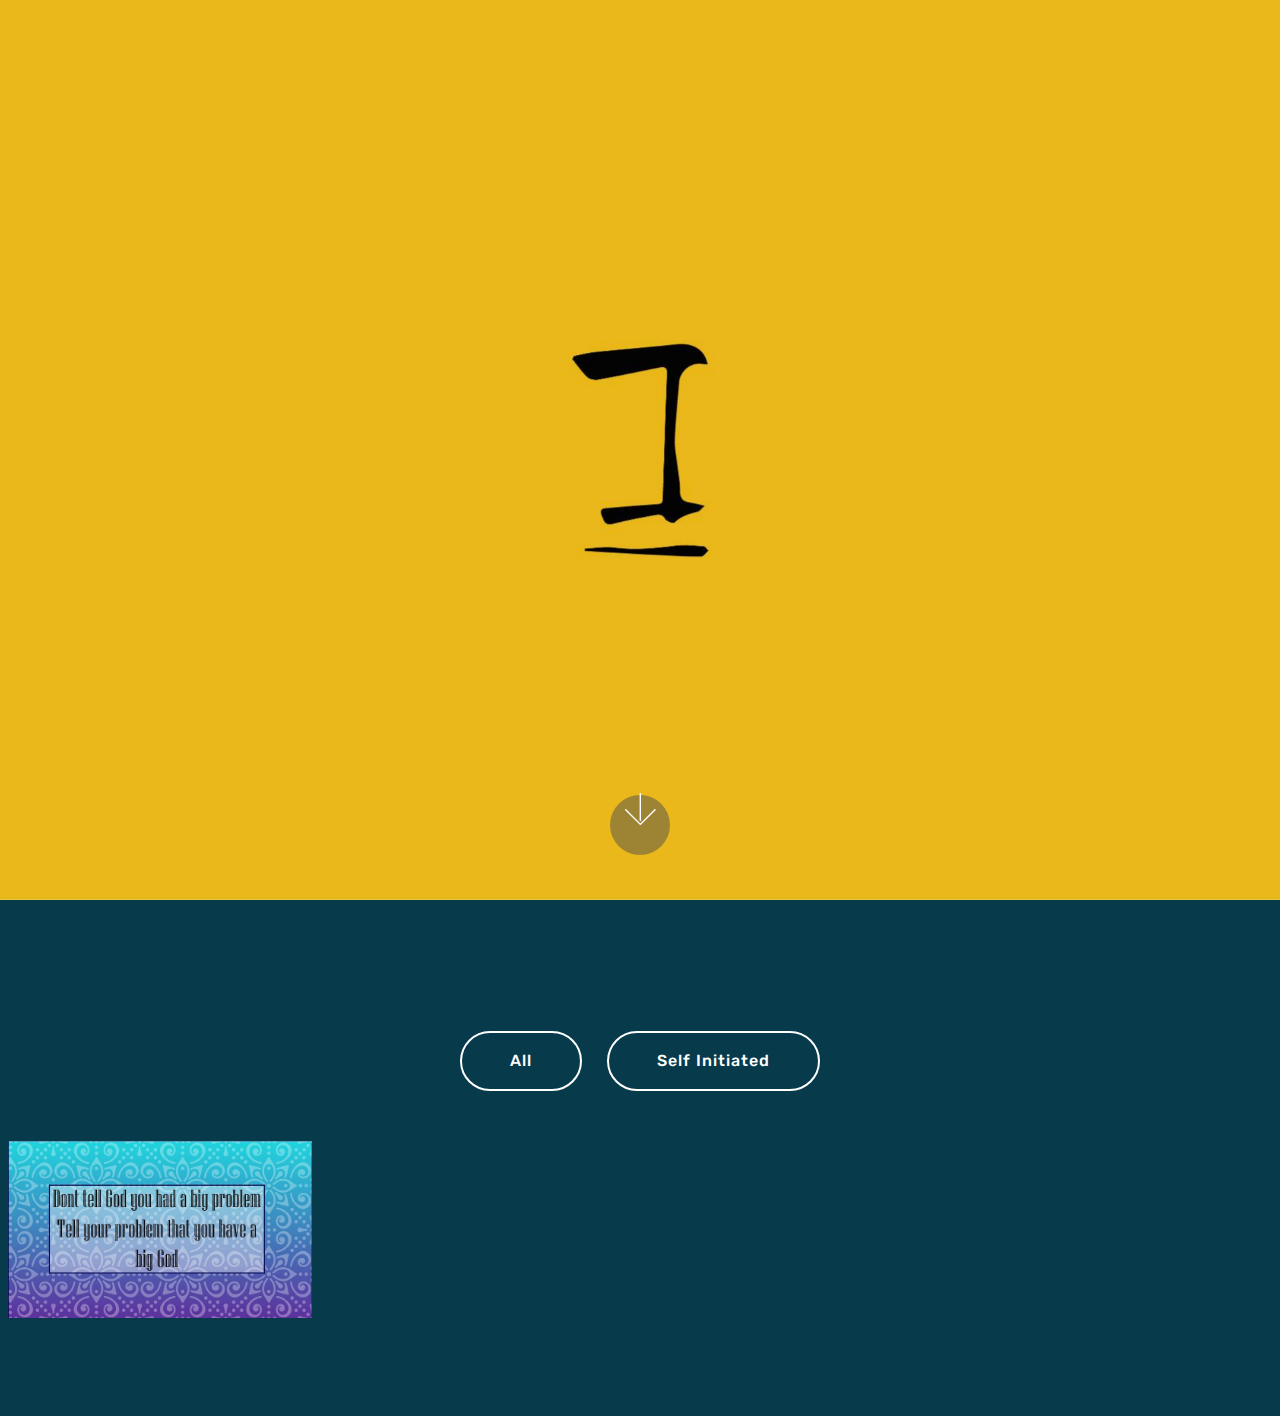
==== commit 67f63f29: "create github pages" ====
--- a/index.html
+++ b/index.html
@@ -45,156 +45,14 @@
     </div>
 </section>
 
-<section class="engine"><a href="https://mobirise.ws/c">best free web site maker</a></section><section class="mbr-gallery mbr-slider-carousel cid-qKP3G8bLyZ" id="gallery2-x">
+<section class="engine"><a href="https://mobirise.ws/i">how to build free website</a></section><section class="mbr-gallery mbr-slider-carousel cid-qKP3G8bLyZ" id="gallery2-x">
 
     
 
     <div>
-        <div><!-- Filter --><div class="mbr-gallery-filter container gallery-filter-active"><ul buttons="0"><li class="mbr-gallery-filter-all"><a class="btn btn-md btn-primary-outline active display-7" href="">All</a></li></ul></div><!-- Gallery --><div class="mbr-gallery-row"><div class="mbr-gallery-layout-default"><div><div><div class="mbr-gallery-item mbr-gallery-item--p1" data-video-url="false" data-tags="Responsive"><div href="#lb-gallery2-x" data-slide-to="0" data-toggle="modal"><img src="assets/images/gallery01.jpg" alt=""><span class="icon-focus"></span></div></div><div class="mbr-gallery-item mbr-gallery-item--p1" data-video-url="false" data-tags=""><div href="#lb-gallery2-x" data-slide-to="1" data-toggle="modal"><img src="assets/images/mbr-1-1620x1080-800x533.jpg" alt=""><span class="icon-focus"></span></div></div><div class="mbr-gallery-item mbr-gallery-item--p1" data-video-url="false" data-tags="Creative"><div href="#lb-gallery2-x" data-slide-to="2" data-toggle="modal"><img src="assets/images/gallery02.jpg" alt=""><span class="icon-focus"></span></div></div><div class="mbr-gallery-item mbr-gallery-item--p1" data-video-url="false" data-tags="Animated"><div href="#lb-gallery2-x" data-slide-to="3" data-toggle="modal"><img src="assets/images/gallery03.jpg" alt=""><span class="icon-focus"></span></div></div><div class="mbr-gallery-item mbr-gallery-item--p1" data-video-url="false" data-tags="Awesome"><div href="#lb-gallery2-x" data-slide-to="4" data-toggle="modal"><img src="assets/images/gallery04.jpg" alt=""><span class="icon-focus"></span></div></div><div class="mbr-gallery-item mbr-gallery-item--p1" data-video-url="false" data-tags="Awesome"><div href="#lb-gallery2-x" data-slide-to="5" data-toggle="modal"><img src="assets/images/gallery05.jpg" alt=""><span class="icon-focus"></span></div></div><div class="mbr-gallery-item mbr-gallery-item--p1" data-video-url="false" data-tags="Responsive"><div href="#lb-gallery2-x" data-slide-to="6" data-toggle="modal"><img src="assets/images/gallery06.jpg" alt=""><span class="icon-focus"></span></div></div><div class="mbr-gallery-item mbr-gallery-item--p1" data-video-url="false" data-tags="Animated"><div href="#lb-gallery2-x" data-slide-to="7" data-toggle="modal"><img src="assets/images/gallery07.jpg" alt=""><span class="icon-focus"></span></div></div></div></div><div class="clearfix"></div></div></div><!-- Lightbox --><div data-app-prevent-settings="" class="mbr-slider modal fade carousel slide" tabindex="-1" data-keyboard="true" data-interval="false" id="lb-gallery2-x"><div class="modal-dialog"><div class="modal-content"><div class="modal-body"><div class="carousel-inner"><div class="carousel-item"><img src="assets/images/gallery01.jpg" alt=""></div><div class="carousel-item active"><img src="assets/images/mbr-1-1620x1080.jpg" alt=""></div><div class="carousel-item"><img src="assets/images/gallery02.jpg" alt=""></div><div class="carousel-item"><img src="assets/images/gallery03.jpg" alt=""></div><div class="carousel-item"><img src="assets/images/gallery04.jpg" alt=""></div><div class="carousel-item"><img src="assets/images/gallery05.jpg" alt=""></div><div class="carousel-item"><img src="assets/images/gallery06.jpg" alt=""></div><div class="carousel-item"><img src="assets/images/gallery07.jpg" alt=""></div></div><a class="carousel-control carousel-control-prev" role="button" data-slide="prev" href="#lb-gallery2-x"><span class="mbri-left mbr-iconfont" aria-hidden="true"></span><span class="sr-only">Previous</span></a><a class="carousel-control carousel-control-next" role="button" data-slide="next" href="#lb-gallery2-x"><span class="mbri-right mbr-iconfont" aria-hidden="true"></span><span class="sr-only">Next</span></a><a class="close" href="#" role="button" data-dismiss="modal"><span class="sr-only">Close</span></a></div></div></div></div></div>
+        <div><!-- Filter --><div class="mbr-gallery-filter container gallery-filter-active"><ul buttons="0"><li class="mbr-gallery-filter-all"><a class="btn btn-md btn-white-outline active display-7" href="">All</a></li></ul></div><!-- Gallery --><div class="mbr-gallery-row"><div class="mbr-gallery-layout-default"><div><div><div class="mbr-gallery-item mbr-gallery-item--p1" data-video-url="false" data-tags="Self Initiated"><div href="#lb-gallery2-x" data-slide-to="0" data-toggle="modal"><img src="assets/images/quote-2000x1167-800x466.jpg" alt=""><span class="icon-focus"></span></div></div></div></div><div class="clearfix"></div></div></div><!-- Lightbox --><div data-app-prevent-settings="" class="mbr-slider modal fade carousel slide" tabindex="-1" data-keyboard="true" data-interval="false" id="lb-gallery2-x"><div class="modal-dialog"><div class="modal-content"><div class="modal-body"><div class="carousel-inner"><div class="carousel-item active"><img src="assets/images/quote-2000x1167.jpg" alt=""></div></div><a class="carousel-control carousel-control-prev" role="button" data-slide="prev" href="#lb-gallery2-x"><span class="mbri-left mbr-iconfont" aria-hidden="true"></span><span class="sr-only">Previous</span></a><a class="carousel-control carousel-control-next" role="button" data-slide="next" href="#lb-gallery2-x"><span class="mbri-right mbr-iconfont" aria-hidden="true"></span><span class="sr-only">Next</span></a><a class="close" href="#" role="button" data-dismiss="modal"><span class="sr-only">Close</span></a></div></div></div></div></div>
     </div>
 
-</section>
-
-<section class="features3 cid-qKQcVIT4Fi" id="features3-y">
-
-    
-
-    
-    <div class="container">
-        <div class="media-container-row">
-            <div class="card p-3 col-12 col-md-6 col-lg-4">
-                <div class="card-wrapper">
-                    <div class="card-img">
-                        <img src="assets/images/01.jpg" alt="Mobirise">
-                    </div>
-                    <div class="card-box">
-                        <h4 class="card-title mbr-fonts-style display-7">
-                            No Coding
-                        </h4>
-                        <p class="mbr-text mbr-fonts-style display-7">
-                            Mobirise is an easy website builder - just drop site elements to your page, add content and style it to look the way you like.
-                        </p>
-                    </div>
-                    <div class="mbr-section-btn text-center">
-                        <a href="https://mobirise.com" class="btn btn-primary display-4">
-                            Learn More
-                        </a>
-                    </div>
-                </div>
-            </div>
-
-            <div class="card p-3 col-12 col-md-6 col-lg-4">
-                <div class="card-wrapper">
-                    <div class="card-img">
-                        <img src="assets/images/02.jpg" alt="Mobirise">
-                    </div>
-                    <div class="card-box">
-                        <h4 class="card-title mbr-fonts-style display-7">
-                            Mobile Friendly
-                        </h4>
-                        <p class="mbr-text mbr-fonts-style display-7">
-                            All sites you make with Mobirise are mobile-friendly. You don't have to create a special mobile version of your site.
-                        </p>
-                    </div>
-                    <div class="mbr-section-btn text-center">
-                        <a href="https://mobirise.com" class="btn btn-primary display-4">
-                            Learn More
-                        </a>
-                    </div>
-                </div>
-            </div>
-
-            <div class="card p-3 col-12 col-md-6 col-lg-4">
-                <div class="card-wrapper">
-                    <div class="card-img">
-                        <img src="assets/images/03.jpg" alt="Mobirise">
-                    </div>
-                    <div class="card-box">
-                        <h4 class="card-title mbr-fonts-style display-7">
-                            Unique Styles
-                        </h4>
-                        <p class="mbr-text mbr-fonts-style display-7">
-                            Mobirise offers many site blocks in several themes, and though these blocks are pre-made, they are flexible.
-                        </p>
-                    </div>
-                    <div class="mbr-section-btn text-center">
-                        <a href="https://mobirise.com" class="btn btn-primary display-4">
-                            Learn More
-                        </a>
-                    </div>
-                </div>
-            </div>
-
-            
-        </div>
-    </div>
-</section>
-
-<section class="features11 cid-qKQcX0QqHO" id="features11-z">
-
-    
-
-    
-
-    <div class="container">   
-        <div class="col-md-12">
-            <div class="media-container-row">
-                <div class="mbr-figure" style="width: 50%;">
-                    <img src="assets/images/05.jpg" alt="Mobirise">
-                </div>
-                <div class=" align-left aside-content">
-                    <h2 class="mbr-title pt-2 mbr-fonts-style display-2">
-                        Image with content
-                    </h2>
-                    <div class="mbr-section-text">
-                        <p class="mbr-text mb-5 pt-3 mbr-light mbr-fonts-style display-5">
-                        Click any text or icon to edit or style it. Use the block parameters to hide/show text or icons and change media size or position.
-                        </p>
-                    </div>
-
-                    <div class="block-content">
-                        <div class="card p-3 pr-3">
-                            <div class="media">
-                                <div class=" align-self-center card-img pb-3">
-                                    <span class="mbri-extension mbr-iconfont"></span>
-                                </div>     
-                                <div class="media-body">
-                                    <h4 class="card-title mbr-fonts-style display-7">
-                                        Over 400 Amazing Blocks
-                                    </h4>
-                                </div>
-                            </div>                
-
-                            <div class="card-box">
-                                <p class="block-text mbr-fonts-style display-7">
-                                   Mobirise offers several themes that include sliders, galleries, article blocks, counters, accordions, video, animated text, live filtered tables, shop, contact forms, lightbox, testimonials, timelines, google map, progress bars and more. 
-                                </p>
-                            </div>
-                        </div>
-
-                        <div class="card p-3 pr-3">
-                            <div class="media">
-                                <div class="align-self-center card-img pb-3">
-                                    <span class="mbri-drag-n-drop2 mbr-iconfont"></span>
-                                </div>     
-                                <div class="media-body">
-                                    <h4 class="card-title mbr-fonts-style display-7">
-                                        Easy and Simple to Use
-                                    </h4>
-                                </div>
-                            </div>                
-
-                            <div class="card-box">
-                                <p class="block-text mbr-fonts-style display-7">
-                                    Cut down the development time with drag-and-drop website builder. Drop the blocks into the page, edit content inline and publish - no technical skills required.
-                                </p>
-                            </div>
-                        </div>
-                    </div>
-                </div>
-            </div>
-        </div> 
-    </div>          
 </section>
 
 
--- a/assets/mobirise/css/mbr-additional.css
+++ b/assets/mobirise/css/mbr-additional.css
@@ -1438,106 +1438,6 @@
   -webkit-transition: 0.2s background ease-in-out;
   transition: 0.2s background ease-in-out;
 }
-.cid-qKQcVIT4Fi {
-  padding-top: 90px;
-  padding-bottom: 90px;
-  background-color: #efefef;
-}
-.cid-qKQcVIT4Fi .card-box {
-  padding: 0 2rem;
-}
-.cid-qKQcVIT4Fi .mbr-section-btn {
-  padding-top: 1rem;
-}
-.cid-qKQcVIT4Fi .mbr-section-btn a {
-  margin-top: 1rem;
-  margin-bottom: 0;
-}
-.cid-qKQcVIT4Fi h4 {
-  font-weight: 500;
-  margin-bottom: 0;
-  text-align: left;
-  padding-top: 2rem;
-}
-.cid-qKQcVIT4Fi p {
-  margin-bottom: 0;
-  text-align: left;
-  padding-top: 1.5rem;
-}
-.cid-qKQcVIT4Fi .mbr-text {
-  color: #767676;
-}
-.cid-qKQcVIT4Fi .card-wrapper {
-  height: 100%;
-  padding-bottom: 2rem;
-  background: #ffffff;
-  box-shadow: 0px 0px 0px 0px rgba(0, 0, 0, 0);
-  transition: box-shadow 0.3s;
-}
-.cid-qKQcVIT4Fi .card-wrapper:hover {
-  box-shadow: 0px 0px 30px 0px rgba(0, 0, 0, 0.05);
-  transition: box-shadow 0.3s;
-}
-.cid-qKQcX0QqHO {
-  padding-top: 90px;
-  padding-bottom: 90px;
-  background-color: #f9f9f9;
-}
-.cid-qKQcX0QqHO h2 {
-  text-align: left;
-}
-.cid-qKQcX0QqHO h4 {
-  text-align: left;
-  font-weight: 500;
-}
-.cid-qKQcX0QqHO p {
-  color: #767676;
-  text-align: left;
-}
-.cid-qKQcX0QqHO .aside-content {
-  flex-basis: 100%;
-}
-.cid-qKQcX0QqHO .block-content {
-  display: -webkit-flex;
-  flex-direction: column;
-  -webkit-flex-direction: column;
-  word-break: break-word;
-}
-.cid-qKQcX0QqHO .media {
-  margin: initial;
-  align-items: center;
-}
-.cid-qKQcX0QqHO .mbr-figure {
-  align-self: flex-start;
-  -webkit-align-self: flex-start;
-  -webkit-flex-shrink: 0;
-  flex-shrink: 0;
-}
-.cid-qKQcX0QqHO .card-img {
-  padding-right: 2rem;
-  width: auto;
-}
-.cid-qKQcX0QqHO .card-img span {
-  font-size: 72px;
-  color: #707070;
-}
-@media (min-width: 992px) {
-  .cid-qKQcX0QqHO .mbr-figure {
-    padding-right: 4rem;
-  }
-}
-@media (max-width: 991px) {
-  .cid-qKQcX0QqHO .mbr-figure {
-    padding-right: 0;
-    padding-bottom: 1rem;
-    margin-bottom: 2rem;
-  }
-}
-@media (max-width: 300px) {
-  .cid-qKQcX0QqHO .card-img span {
-    font-size: 40px !important;
-  }
-}
 .cid-qKOPJaPEFD {
   padding-top: 60px;
   padding-bottom: 60px;
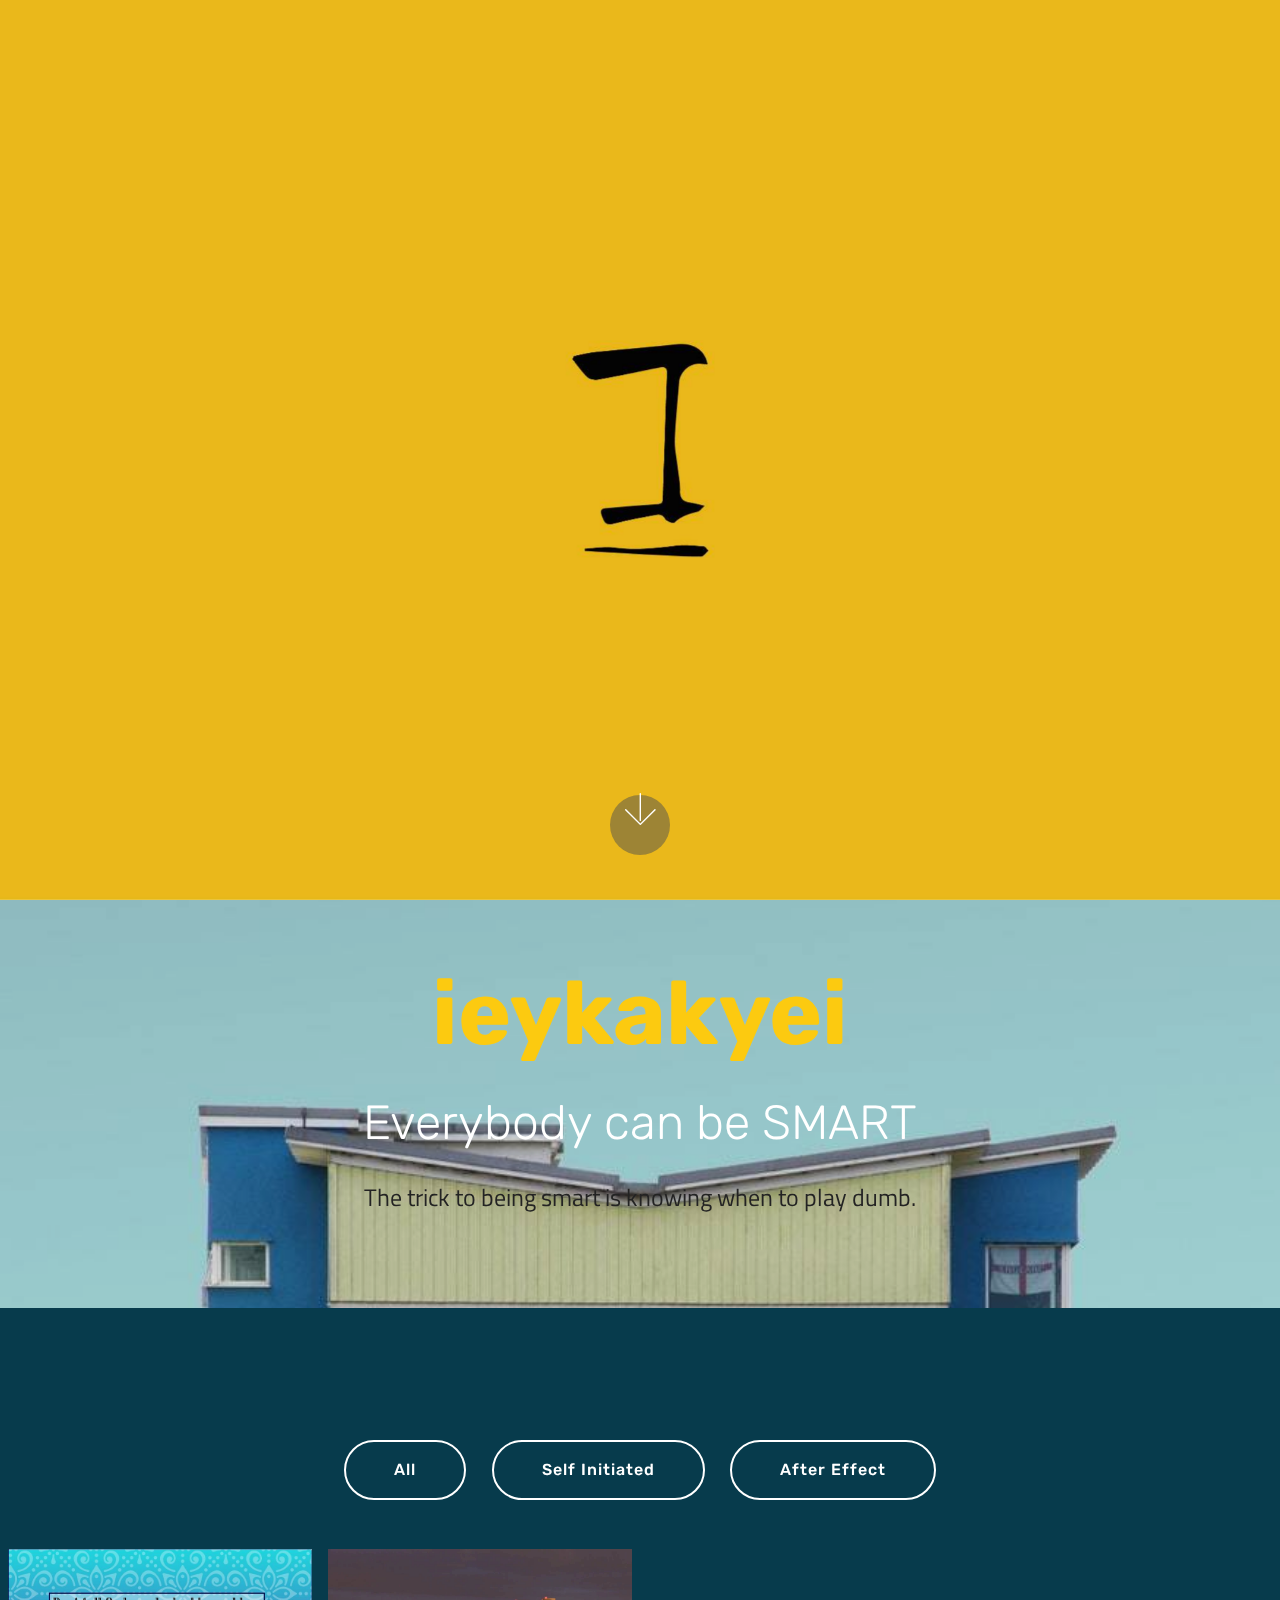
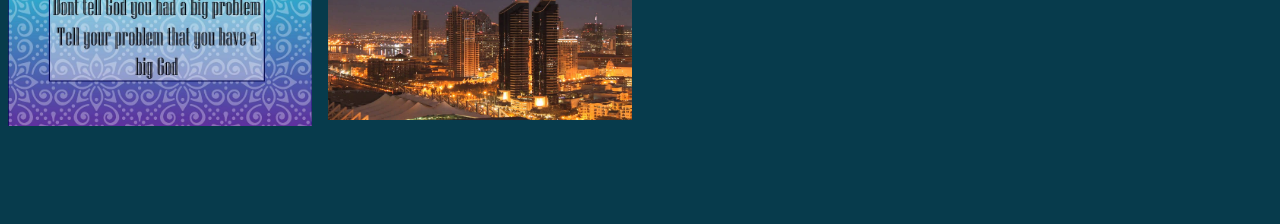
==== commit dc3bf412: "create github pages" ====
--- a/index.html
+++ b/index.html
@@ -45,12 +45,34 @@
     </div>
 </section>
 
-<section class="engine"><a href="https://mobirise.ws/i">how to build free website</a></section><section class="mbr-gallery mbr-slider-carousel cid-qKP3G8bLyZ" id="gallery2-x">
+<section class="engine"><a href="https://mobirise.ws/n">best website creator app</a></section><section class="header1 cid-qKQpoGLN4H mbr-parallax-background" id="header1-10">
+
+    
+
+    <div class="mbr-overlay" style="opacity: 0.1; background-color: rgb(0, 0, 0);">
+    </div>
+
+    <div class="container">
+        <div class="row justify-content-md-center">
+            <div class="mbr-white col-md-10">
+                <h1 class="mbr-section-title align-center mbr-bold pb-3 mbr-fonts-style display-1">
+                    ieykakyei</h1>
+                <h3 class="mbr-section-subtitle align-center mbr-light pb-3 mbr-fonts-style display-2">
+                    Everybody can be SMART</h3>
+                <p class="mbr-text align-center pb-3 mbr-fonts-style display-5">The trick to being smart is knowing when to play dumb.</p>
+                
+            </div>
+        </div>
+    </div>
+
+</section>
+
+<section class="mbr-gallery mbr-slider-carousel cid-qKP3G8bLyZ" id="gallery2-x">
 
     
 
     <div>
-        <div><!-- Filter --><div class="mbr-gallery-filter container gallery-filter-active"><ul buttons="0"><li class="mbr-gallery-filter-all"><a class="btn btn-md btn-white-outline active display-7" href="">All</a></li></ul></div><!-- Gallery --><div class="mbr-gallery-row"><div class="mbr-gallery-layout-default"><div><div><div class="mbr-gallery-item mbr-gallery-item--p1" data-video-url="false" data-tags="Self Initiated"><div href="#lb-gallery2-x" data-slide-to="0" data-toggle="modal"><img src="assets/images/quote-2000x1167-800x466.jpg" alt=""><span class="icon-focus"></span></div></div></div></div><div class="clearfix"></div></div></div><!-- Lightbox --><div data-app-prevent-settings="" class="mbr-slider modal fade carousel slide" tabindex="-1" data-keyboard="true" data-interval="false" id="lb-gallery2-x"><div class="modal-dialog"><div class="modal-content"><div class="modal-body"><div class="carousel-inner"><div class="carousel-item active"><img src="assets/images/quote-2000x1167.jpg" alt=""></div></div><a class="carousel-control carousel-control-prev" role="button" data-slide="prev" href="#lb-gallery2-x"><span class="mbri-left mbr-iconfont" aria-hidden="true"></span><span class="sr-only">Previous</span></a><a class="carousel-control carousel-control-next" role="button" data-slide="next" href="#lb-gallery2-x"><span class="mbri-right mbr-iconfont" aria-hidden="true"></span><span class="sr-only">Next</span></a><a class="close" href="#" role="button" data-dismiss="modal"><span class="sr-only">Close</span></a></div></div></div></div></div>
+        <div><!-- Filter --><div class="mbr-gallery-filter container gallery-filter-active"><ul buttons="0"><li class="mbr-gallery-filter-all"><a class="btn btn-md btn-white-outline active display-7" href="">All</a></li></ul></div><!-- Gallery --><div class="mbr-gallery-row"><div class="mbr-gallery-layout-default"><div><div><div class="mbr-gallery-item mbr-gallery-item--p1" data-video-url="false" data-tags="Self Initiated"><div href="#lb-gallery2-x" data-slide-to="0" data-toggle="modal"><img src="assets/images/quote-2000x1167-800x466.jpg" alt=""><span class="icon-focus"></span></div></div><div class="mbr-gallery-item mbr-gallery-item--p1 video-slide" data-video-url="https://youtu.be/NyqZkcC33bc" data-tags="After Effect"><div href="#lb-gallery2-x" data-slide-to="1" data-toggle="modal"><div></div><img alt="" src="assets/images/preview.jpg"><span class="icon-video"></span></div></div></div></div><div class="clearfix"></div></div></div><!-- Lightbox --><div data-app-prevent-settings="" class="mbr-slider modal fade carousel slide" tabindex="-1" data-keyboard="true" data-interval="false" id="lb-gallery2-x"><div class="modal-dialog"><div class="modal-content"><div class="modal-body"><div class="carousel-inner"><div class="carousel-item"><img src="assets/images/quote-2000x1167.jpg" alt=""></div><div class="carousel-item active video-container"><img src="assets/images/quote-2000x1167.jpg" alt=""></div></div><a class="carousel-control carousel-control-prev" role="button" data-slide="prev" href="#lb-gallery2-x"><span class="mbri-left mbr-iconfont" aria-hidden="true"></span><span class="sr-only">Previous</span></a><a class="carousel-control carousel-control-next" role="button" data-slide="next" href="#lb-gallery2-x"><span class="mbri-right mbr-iconfont" aria-hidden="true"></span><span class="sr-only">Next</span></a><a class="close" href="#" role="button" data-dismiss="modal"><span class="sr-only">Close</span></a></div></div></div></div></div>
     </div>
 
 </section>
--- a/assets/mobirise/css/mbr-additional.css
+++ b/assets/mobirise/css/mbr-additional.css
@@ -1376,6 +1376,20 @@
 .cid-qKOQSpUgwR {
   background-image: url("../../../assets/images/logo-2-2000x1267.jpg");
 }
+.cid-qKQpoGLN4H {
+  padding-top: 60px;
+  padding-bottom: 60px;
+  background-image: url("../../../assets/images/mbr-868x1080.jpg");
+}
+.cid-qKQpoGLN4H H1 {
+  color: #fcca10;
+}
+.cid-qKQpoGLN4H H3 {
+  text-align: center;
+}
+.cid-qKQpoGLN4H P {
+  color: #232323;
+}
 .cid-qKP3G8bLyZ {
   padding-top: 90px;
   padding-bottom: 90px;
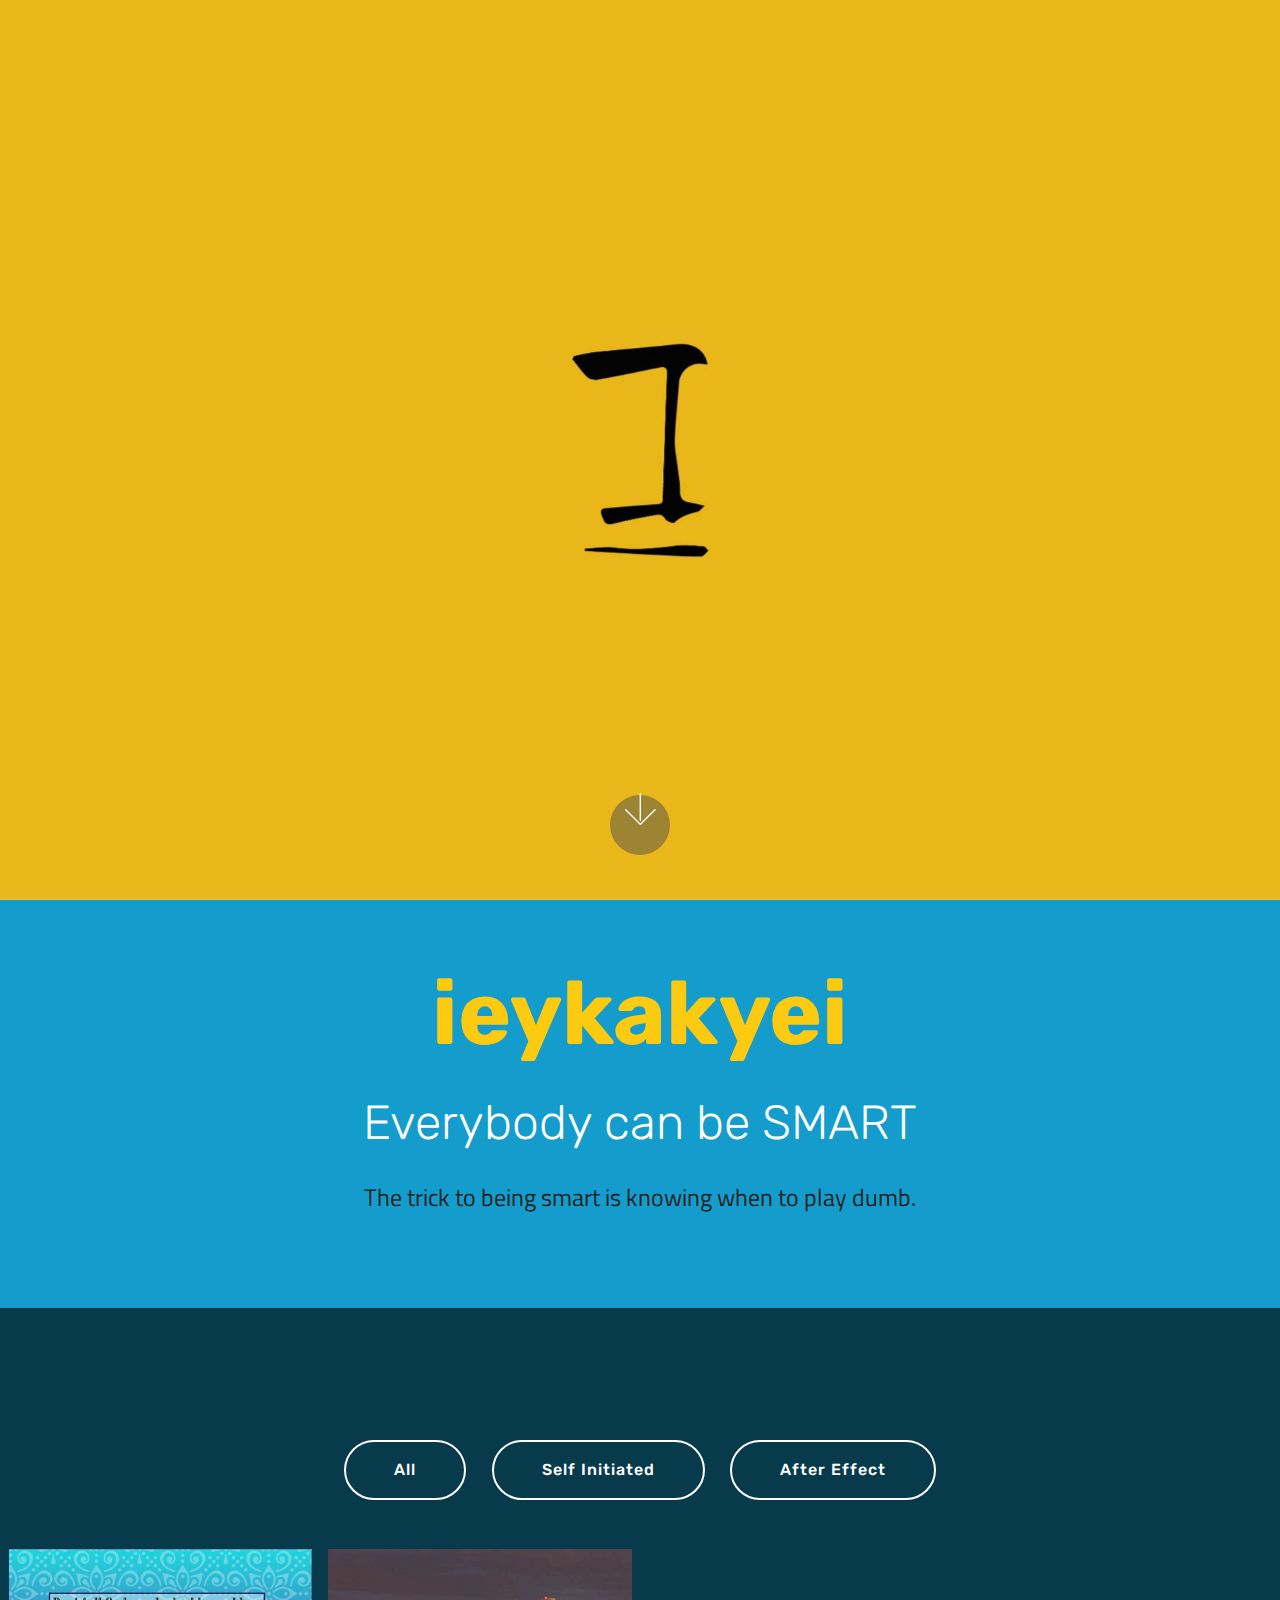
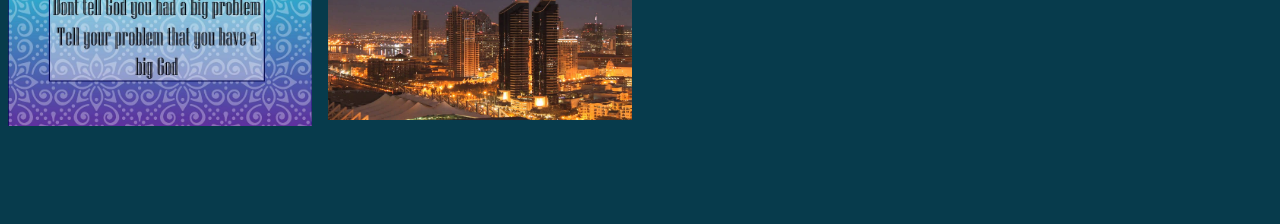
==== commit b835fafb: "create github pages" ====
--- a/index.html
+++ b/index.html
@@ -45,12 +45,11 @@
     </div>
 </section>
 
-<section class="engine"><a href="https://mobirise.ws/n">best website creator app</a></section><section class="header1 cid-qKQpoGLN4H mbr-parallax-background" id="header1-10">
+<section class="engine"><a href="https://mobirise.ws/d">best website software</a></section><section class="header1 cid-qKQpoGLN4H" id="header1-10">
 
     
 
-    <div class="mbr-overlay" style="opacity: 0.1; background-color: rgb(0, 0, 0);">
-    </div>
+    
 
     <div class="container">
         <div class="row justify-content-md-center">
--- a/assets/mobirise/css/mbr-additional.css
+++ b/assets/mobirise/css/mbr-additional.css
@@ -1379,7 +1379,7 @@
 .cid-qKQpoGLN4H {
   padding-top: 60px;
   padding-bottom: 60px;
-  background-image: url("../../../assets/images/mbr-868x1080.jpg");
+  background-color: #149dcc;
 }
 .cid-qKQpoGLN4H H1 {
   color: #fcca10;
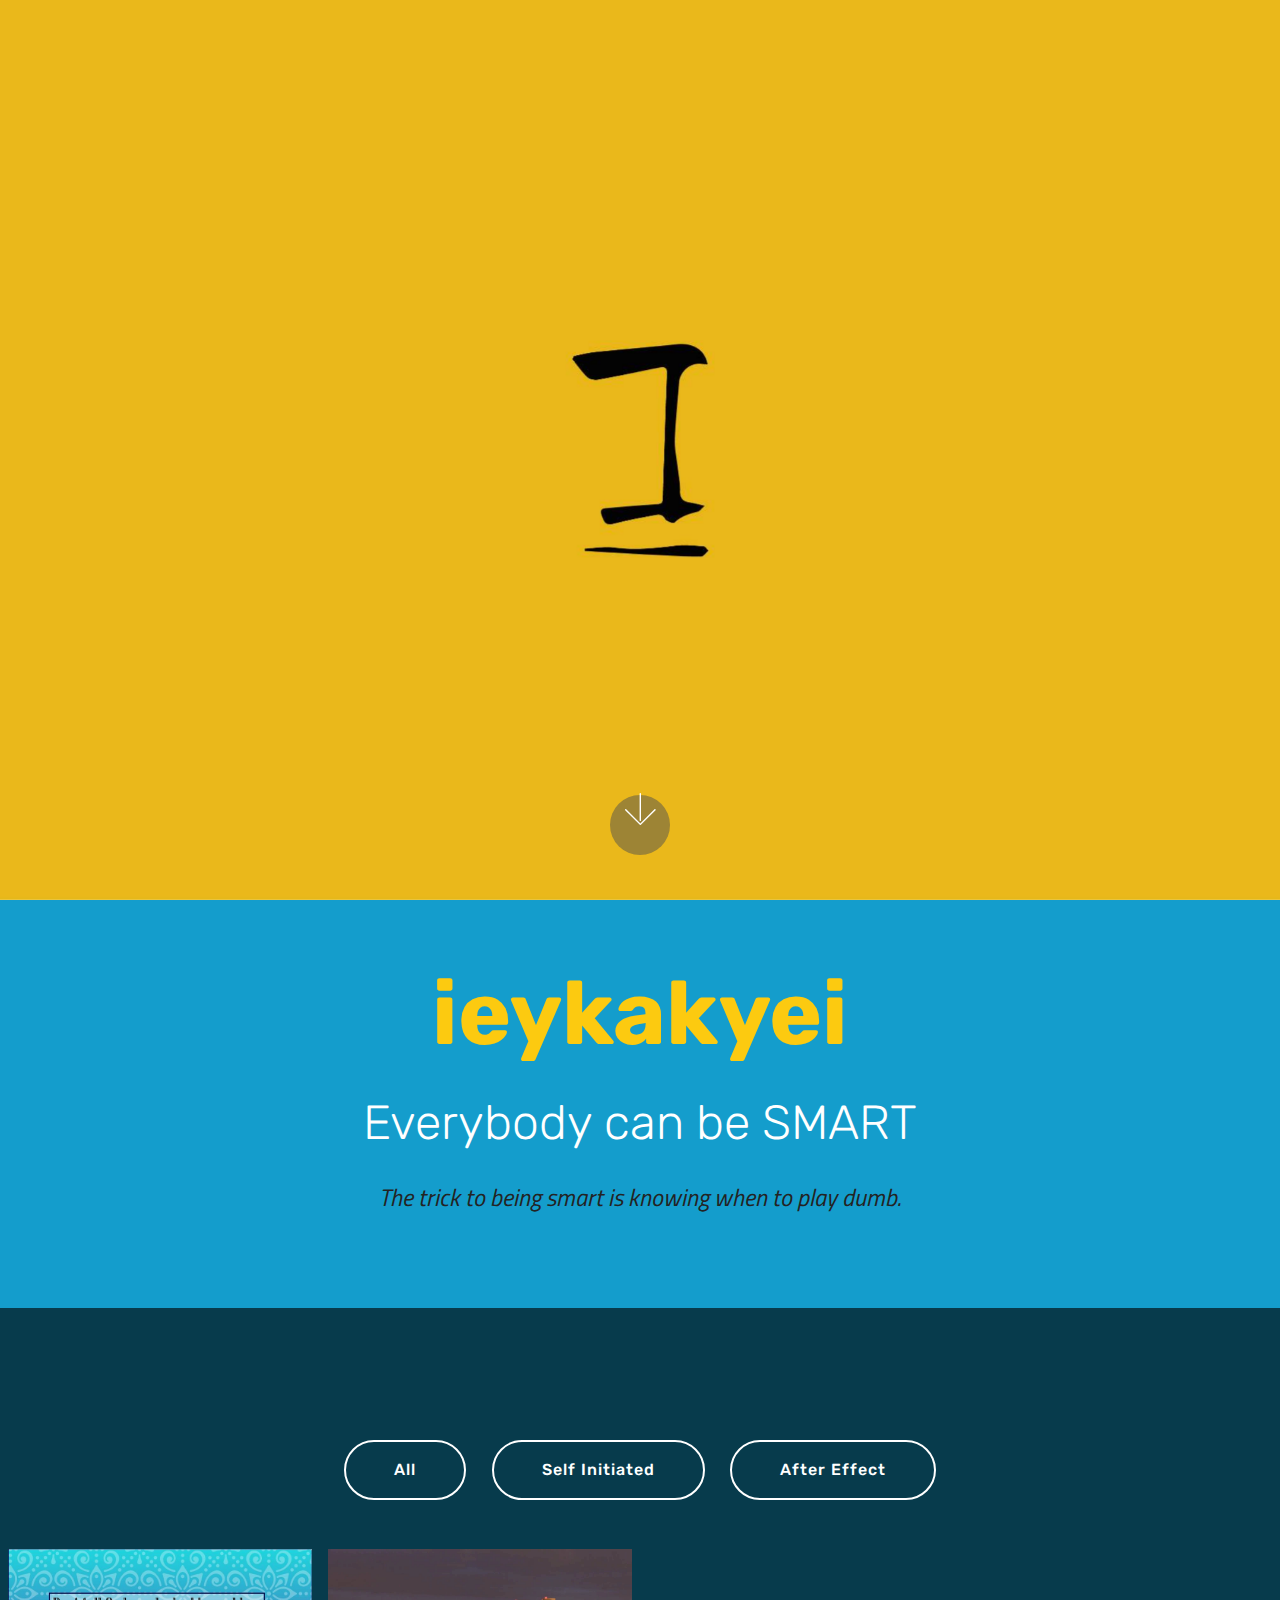
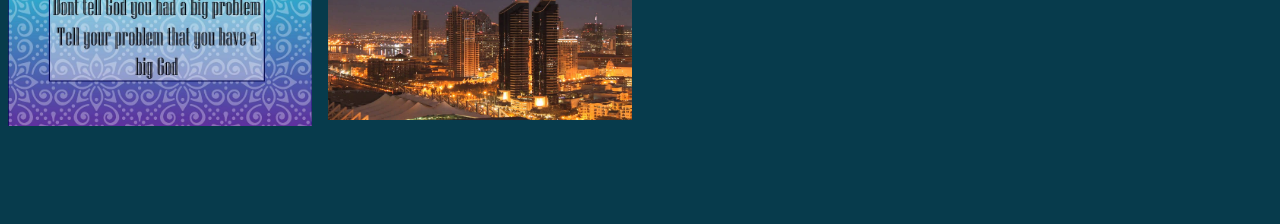
==== commit 4187ca39: "create github pages" ====
--- a/index.html
+++ b/index.html
@@ -45,7 +45,7 @@
     </div>
 </section>
 
-<section class="engine"><a href="https://mobirise.ws/d">best website software</a></section><section class="header1 cid-qKQpoGLN4H" id="header1-10">
+<section class="engine"><a href="https://mobirise.ws/d">best web page software</a></section><section class="header1 cid-qKQpoGLN4H" id="header1-10">
 
     
 
@@ -58,7 +58,7 @@
                     ieykakyei</h1>
                 <h3 class="mbr-section-subtitle align-center mbr-light pb-3 mbr-fonts-style display-2">
                     Everybody can be SMART</h3>
-                <p class="mbr-text align-center pb-3 mbr-fonts-style display-5">The trick to being smart is knowing when to play dumb.</p>
+                <p class="mbr-text align-center pb-3 mbr-fonts-style display-5"><em>The trick to being smart is knowing when to play dumb.</em></p>
                 
             </div>
         </div>
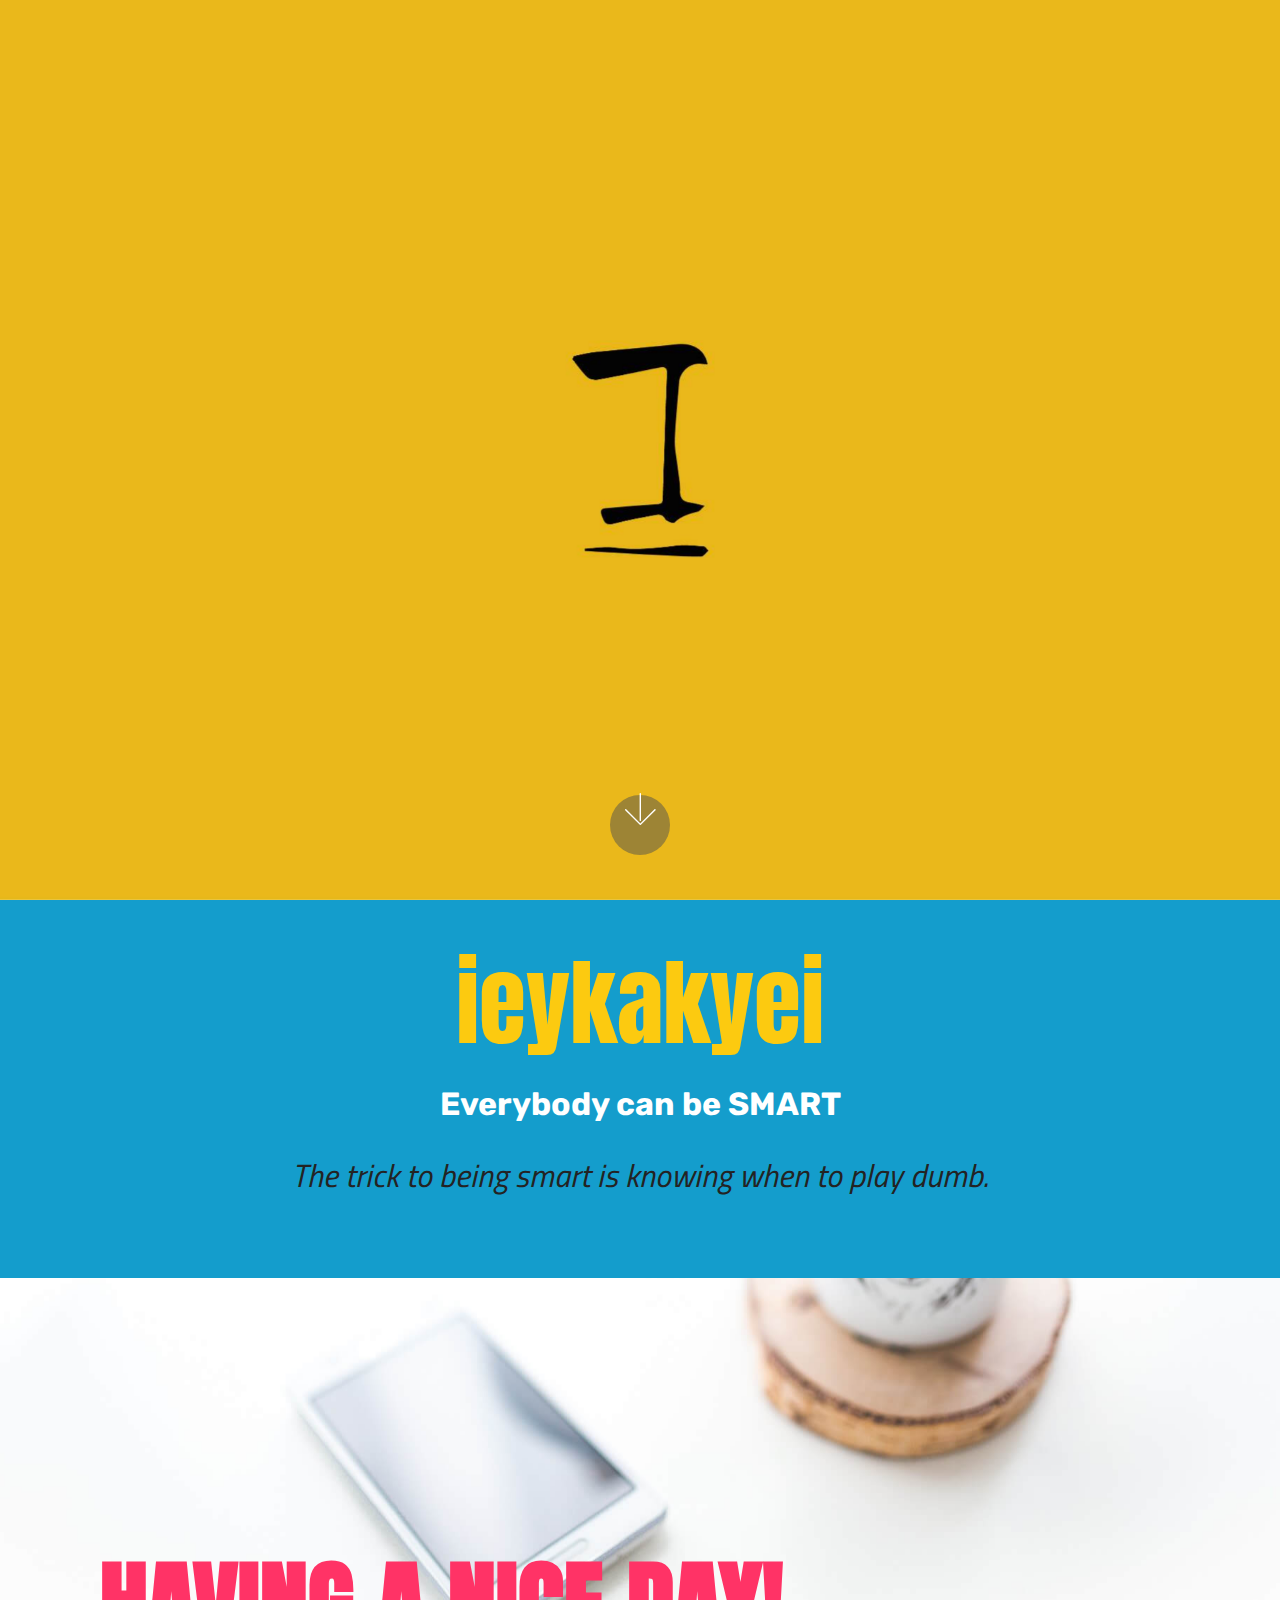
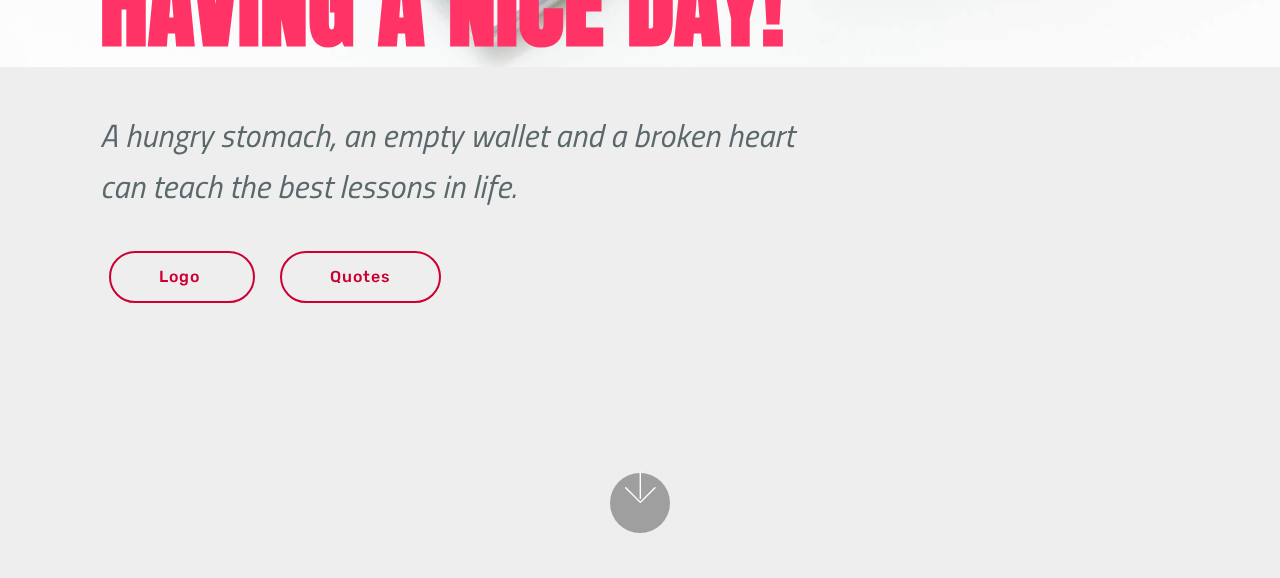
==== commit 1f487dc6: "create github pages" ====
--- a/index.html
+++ b/index.html
@@ -6,7 +6,7 @@
   <meta http-equiv="X-UA-Compatible" content="IE=edge">
   <meta name="generator" content="Mobirise v4.6.5, mobirise.com">
   <meta name="viewport" content="width=device-width, initial-scale=1, minimum-scale=1">
-  <link rel="shortcut icon" href="assets/images/logo4.png" type="image/x-icon">
+  <link rel="shortcut icon" href="assets/images/logo-128x137.png" type="image/x-icon">
   <meta name="description" content="">
   <title>Home</title>
   <link rel="stylesheet" href="assets/web/assets/mobirise-icons/mobirise-icons.css">
@@ -15,7 +15,6 @@
   <link rel="stylesheet" href="assets/bootstrap/css/bootstrap-grid.min.css">
   <link rel="stylesheet" href="assets/bootstrap/css/bootstrap-reboot.min.css">
   <link rel="stylesheet" href="assets/theme/css/style.css">
-  <link rel="stylesheet" href="assets/gallery/style.css">
   <link rel="stylesheet" href="assets/mobirise/css/mbr-additional.css" type="text/css">
   
   
@@ -45,7 +44,7 @@
     </div>
 </section>
 
-<section class="engine"><a href="https://mobirise.ws/d">best web page software</a></section><section class="header1 cid-qKQpoGLN4H" id="header1-10">
+<section class="engine"><a href="https://mobirise.ws/b">best website creator</a></section><section class="header1 cid-qKQpoGLN4H" id="header1-10">
 
     
 
@@ -55,9 +54,9 @@
         <div class="row justify-content-md-center">
             <div class="mbr-white col-md-10">
                 <h1 class="mbr-section-title align-center mbr-bold pb-3 mbr-fonts-style display-1">
-                    ieykakyei</h1>
-                <h3 class="mbr-section-subtitle align-center mbr-light pb-3 mbr-fonts-style display-2">
-                    Everybody can be SMART</h3>
+                    <a href="#top">ieykakyei</a></h1>
+                <h3 class="mbr-section-subtitle align-center mbr-light pb-3 mbr-fonts-style display-2"><strong>
+                    Everybody can be SMART</strong></h3>
                 <p class="mbr-text align-center pb-3 mbr-fonts-style display-5"><em>The trick to being smart is knowing when to play dumb.</em></p>
                 
             </div>
@@ -66,14 +65,27 @@
 
 </section>
 
-<section class="mbr-gallery mbr-slider-carousel cid-qKP3G8bLyZ" id="gallery2-x">
+<section class="header9 cid-qKUoOuCX5B mbr-fullscreen mbr-parallax-background" id="header9-14">
 
     
 
-    <div>
-        <div><!-- Filter --><div class="mbr-gallery-filter container gallery-filter-active"><ul buttons="0"><li class="mbr-gallery-filter-all"><a class="btn btn-md btn-white-outline active display-7" href="">All</a></li></ul></div><!-- Gallery --><div class="mbr-gallery-row"><div class="mbr-gallery-layout-default"><div><div><div class="mbr-gallery-item mbr-gallery-item--p1" data-video-url="false" data-tags="Self Initiated"><div href="#lb-gallery2-x" data-slide-to="0" data-toggle="modal"><img src="assets/images/quote-2000x1167-800x466.jpg" alt=""><span class="icon-focus"></span></div></div><div class="mbr-gallery-item mbr-gallery-item--p1 video-slide" data-video-url="https://youtu.be/NyqZkcC33bc" data-tags="After Effect"><div href="#lb-gallery2-x" data-slide-to="1" data-toggle="modal"><div></div><img alt="" src="assets/images/preview.jpg"><span class="icon-video"></span></div></div></div></div><div class="clearfix"></div></div></div><!-- Lightbox --><div data-app-prevent-settings="" class="mbr-slider modal fade carousel slide" tabindex="-1" data-keyboard="true" data-interval="false" id="lb-gallery2-x"><div class="modal-dialog"><div class="modal-content"><div class="modal-body"><div class="carousel-inner"><div class="carousel-item"><img src="assets/images/quote-2000x1167.jpg" alt=""></div><div class="carousel-item active video-container"><img src="assets/images/quote-2000x1167.jpg" alt=""></div></div><a class="carousel-control carousel-control-prev" role="button" data-slide="prev" href="#lb-gallery2-x"><span class="mbri-left mbr-iconfont" aria-hidden="true"></span><span class="sr-only">Previous</span></a><a class="carousel-control carousel-control-next" role="button" data-slide="next" href="#lb-gallery2-x"><span class="mbri-right mbr-iconfont" aria-hidden="true"></span><span class="sr-only">Next</span></a><a class="close" href="#" role="button" data-dismiss="modal"><span class="sr-only">Close</span></a></div></div></div></div></div>
+    
+
+    <div class="container">
+        <div class="media-container-column mbr-white col-md-8">
+            <h1 class="mbr-section-title align-left mbr-bold pb-3 mbr-fonts-style display-1">
+                HAVING A NICE DAY!</h1>
+            <h3 class="mbr-section-subtitle align-left mbr-light pb-3 mbr-fonts-style display-2"></h3>
+            <p class="mbr-text align-left pb-3 mbr-fonts-style display-5"><em>A hungry stomach, an empty wallet and a broken heart can teach the best lessons in life.</em></p>
+            <div class="mbr-section-btn align-left"><a class="btn btn-md btn-secondary-outline display-4" href="page1.html#header9-15">Logo&nbsp;</a> <a class="btn btn-md btn-secondary-outline display-4" href="page2.html">Quotes</a></div>
+        </div>
     </div>
 
+    <div class="mbr-arrow hidden-sm-down" aria-hidden="true">
+        <a href="#next">
+            <i class="mbri-down mbr-iconfont"></i>
+        </a>
+    </div>
 </section>
 
 
@@ -83,14 +95,7 @@
   <script src="assets/bootstrap/js/bootstrap.min.js"></script>
   <script src="assets/smoothscroll/smooth-scroll.js"></script>
   <script src="assets/parallax/jarallax.min.js"></script>
-  <script src="assets/vimeoplayer/jquery.mb.vimeo_player.js"></script>
-  <script src="assets/bootstrapcarouselswipe/bootstrap-carousel-swipe.js"></script>
-  <script src="assets/masonry/masonry.pkgd.min.js"></script>
-  <script src="assets/imagesloaded/imagesloaded.pkgd.min.js"></script>
   <script src="assets/theme/js/script.js"></script>
-  <script src="assets/gallery/player.min.js"></script>
-  <script src="assets/gallery/script.js"></script>
-  <script src="assets/slidervideo/script.js"></script>
   
   
 </body>
--- a/assets/mobirise/css/mbr-additional.css
+++ b/assets/mobirise/css/mbr-additional.css
@@ -1,3 +1,4 @@
+@import url(https://fonts.googleapis.com/css?family=Anton:400);
 @import url(https://fonts.googleapis.com/css?family=Rubik:300,300i,400,400i,500,500i,700,700i,900,900i);
 @import url(https://fonts.googleapis.com/css?family=Titillium+Web:200,200i,300,300i,400,400i,600,600i,700,700i,900);
 
@@ -21,18 +22,18 @@
   line-height: 1.6;
 }
 .display-1 {
-  font-family: 'Rubik', sans-serif;
-  font-size: 5.6rem;
+  font-family: 'Anton', sans-serif;
+  font-size: 6rem;
 }
 .display-1 > .mbr-iconfont {
-  font-size: 8.96rem;
+  font-size: 9.6rem;
 }
 .display-2 {
   font-family: 'Rubik', sans-serif;
-  font-size: 3rem;
+  font-size: 2rem;
 }
 .display-2 > .mbr-iconfont {
-  font-size: 4.8rem;
+  font-size: 3.2rem;
 }
 .display-4 {
   font-family: 'Rubik', sans-serif;
@@ -43,10 +44,10 @@
 }
 .display-5 {
   font-family: 'Titillium Web', sans-serif;
-  font-size: 1.5rem;
+  font-size: 2rem;
 }
 .display-5 > .mbr-iconfont {
-  font-size: 2.4rem;
+  font-size: 3.2rem;
 }
 .display-7 {
   font-family: 'Rubik', sans-serif;
@@ -62,14 +63,14 @@
 /* 0.65 - min scale variable, may vary */
 @media (max-width: 768px) {
   .display-1 {
-    font-size: 4.48rem;
-    font-size: calc( 2.61rem + (5.6 - 2.61) * ((100vw - 20rem) / (48 - 20)));
-    line-height: calc( 1.4 * (2.61rem + (5.6 - 2.61) * ((100vw - 20rem) / (48 - 20))));
+    font-size: 4.8rem;
+    font-size: calc( 2.75rem + (6 - 2.75) * ((100vw - 20rem) / (48 - 20)));
+    line-height: calc( 1.4 * (2.75rem + (6 - 2.75) * ((100vw - 20rem) / (48 - 20))));
   }
   .display-2 {
-    font-size: 2.4rem;
-    font-size: calc( 1.7rem + (3 - 1.7) * ((100vw - 20rem) / (48 - 20)));
-    line-height: calc( 1.4 * (1.7rem + (3 - 1.7) * ((100vw - 20rem) / (48 - 20))));
+    font-size: 1.6rem;
+    font-size: calc( 1.35rem + (2 - 1.35) * ((100vw - 20rem) / (48 - 20)));
+    line-height: calc( 1.4 * (1.35rem + (2 - 1.35) * ((100vw - 20rem) / (48 - 20))));
   }
   .display-4 {
     font-size: 0.8rem;
@@ -77,9 +78,9 @@
     line-height: calc( 1.4 * (1rem + (1 - 1) * ((100vw - 20rem) / (48 - 20))));
   }
   .display-5 {
-    font-size: 1.2rem;
-    font-size: calc( 1.175rem + (1.5 - 1.175) * ((100vw - 20rem) / (48 - 20)));
-    line-height: calc( 1.4 * (1.175rem + (1.5 - 1.175) * ((100vw - 20rem) / (48 - 20))));
+    font-size: 1.6rem;
+    font-size: calc( 1.35rem + (2 - 1.35) * ((100vw - 20rem) / (48 - 20)));
+    line-height: calc( 1.4 * (1.35rem + (2 - 1.35) * ((100vw - 20rem) / (48 - 20))));
   }
 }
 /* Buttons */
@@ -130,7 +131,7 @@
   border-radius: 3px;
 }
 .bg-primary {
-  background-color: #149dcc !important;
+  background-color: #fcca10 !important;
 }
 .bg-success {
   background-color: #55b4d4 !important;
@@ -142,27 +143,27 @@
   background-color: #879a9f !important;
 }
 .bg-danger {
-  background-color: #b1a374 !important;
+  background-color: #fcca10 !important;
 }
 .btn-primary,
 .btn-primary:active {
-  background-color: #149dcc !important;
-  border-color: #149dcc !important;
-  color: #ffffff !important;
+  background-color: #fcca10 !important;
+  border-color: #fcca10 !important;
+  color: #0d0a00 !important;
 }
 .btn-primary:hover,
 .btn-primary:focus,
 .btn-primary.focus,
 .btn-primary.active {
-  color: #ffffff !important;
-  background-color: #0d6786 !important;
-  border-color: #0d6786 !important;
+  color: #0d0a00 !important;
+  background-color: #bd9602 !important;
+  border-color: #bd9602 !important;
 }
 .btn-primary.disabled,
 .btn-primary:disabled {
-  color: #ffffff !important;
-  background-color: #0d6786 !important;
-  border-color: #0d6786 !important;
+  color: #0d0a00 !important;
+  background-color: #bd9602 !important;
+  border-color: #bd9602 !important;
 }
 .btn-secondary,
 .btn-secondary:active {
@@ -246,23 +247,23 @@
 }
 .btn-danger,
 .btn-danger:active {
-  background-color: #b1a374 !important;
-  border-color: #b1a374 !important;
-  color: #ffffff !important;
+  background-color: #fcca10 !important;
+  border-color: #fcca10 !important;
+  color: #0d0a00 !important;
 }
 .btn-danger:hover,
 .btn-danger:focus,
 .btn-danger.focus,
 .btn-danger.active {
-  color: #ffffff !important;
-  background-color: #8b7d4e !important;
-  border-color: #8b7d4e !important;
+  color: #0d0a00 !important;
+  background-color: #bd9602 !important;
+  border-color: #bd9602 !important;
 }
 .btn-danger.disabled,
 .btn-danger:disabled {
-  color: #ffffff !important;
-  background-color: #8b7d4e !important;
-  border-color: #8b7d4e !important;
+  color: #0d0a00 !important;
+  background-color: #bd9602 !important;
+  border-color: #bd9602 !important;
 }
 .btn-white {
   color: #333333 !important;
@@ -310,22 +311,22 @@
 .btn-primary-outline,
 .btn-primary-outline:active {
   background: none;
-  border-color: #0b566f;
-  color: #0b566f;
+  border-color: #a48202;
+  color: #a48202;
 }
 .btn-primary-outline:hover,
 .btn-primary-outline:focus,
 .btn-primary-outline.focus,
 .btn-primary-outline.active {
-  color: #ffffff;
-  background-color: #149dcc;
-  border-color: #149dcc;
+  color: #0d0a00;
+  background-color: #fcca10;
+  border-color: #fcca10;
 }
 .btn-primary-outline.disabled,
 .btn-primary-outline:disabled {
-  color: #ffffff !important;
-  background-color: #149dcc !important;
-  border-color: #149dcc !important;
+  color: #0d0a00 !important;
+  background-color: #fcca10 !important;
+  border-color: #fcca10 !important;
 }
 .btn-secondary-outline,
 .btn-secondary-outline:active {
@@ -410,22 +411,22 @@
 .btn-danger-outline,
 .btn-danger-outline:active {
   background: none;
-  border-color: #7a6e45;
-  color: #7a6e45;
+  border-color: #a48202;
+  color: #a48202;
 }
 .btn-danger-outline:hover,
 .btn-danger-outline:focus,
 .btn-danger-outline.focus,
 .btn-danger-outline.active {
-  color: #ffffff;
-  background-color: #b1a374;
-  border-color: #b1a374;
+  color: #0d0a00;
+  background-color: #fcca10;
+  border-color: #fcca10;
 }
 .btn-danger-outline.disabled,
 .btn-danger-outline:disabled {
-  color: #ffffff !important;
-  background-color: #b1a374 !important;
-  border-color: #b1a374 !important;
+  color: #0d0a00 !important;
+  background-color: #fcca10 !important;
+  border-color: #fcca10 !important;
 }
 .btn-black-outline,
 .btn-black-outline:active {
@@ -462,7 +463,7 @@
   border-color: #ffffff;
 }
 .text-primary {
-  color: #149dcc !important;
+  color: #fcca10 !important;
 }
 .text-secondary {
   color: #ff3366 !important;
@@ -477,7 +478,7 @@
   color: #879a9f !important;
 }
 .text-danger {
-  color: #b1a374 !important;
+  color: #fcca10 !important;
 }
 .text-white {
   color: #ffffff !important;
@@ -487,7 +488,7 @@
 }
 a.text-primary:hover,
 a.text-primary:focus {
-  color: #0b566f !important;
+  color: #a48202 !important;
 }
 a.text-secondary:hover,
 a.text-secondary:focus {
@@ -507,7 +508,7 @@
 }
 a.text-danger:hover,
 a.text-danger:focus {
-  color: #7a6e45 !important;
+  color: #a48202 !important;
 }
 a.text-white:hover,
 a.text-white:focus {
@@ -527,7 +528,7 @@
   background-color: #879a9f;
 }
 .alert-danger {
-  background-color: #b1a374;
+  background-color: #fcca10;
 }
 .mbr-section-btn a.btn:not(.btn-form) {
   border-radius: 100px;
@@ -545,9 +546,9 @@
   border-radius: 100px !important;
 }
 .mbr-gallery-filter li.active .btn {
-  background-color: #149dcc;
-  border-color: #149dcc;
-  color: #ffffff;
+  background-color: #fcca10;
+  border-color: #fcca10;
+  color: #261e00;
 }
 .mbr-gallery-filter li.active .btn:focus {
   box-shadow: none;
@@ -563,11 +564,11 @@
 }
 a,
 a:hover {
-  color: #149dcc;
+  color: #fcca10;
 }
 .mbr-plan-header.bg-primary .mbr-plan-subtitle,
 .mbr-plan-header.bg-primary .mbr-plan-price-desc {
-  color: #b4e6f8;
+  color: #fff7d9;
 }
 .mbr-plan-header.bg-success .mbr-plan-subtitle,
 .mbr-plan-header.bg-success .mbr-plan-price-desc {
@@ -583,7 +584,7 @@
 }
 .mbr-plan-header.bg-danger .mbr-plan-subtitle,
 .mbr-plan-header.bg-danger .mbr-plan-price-desc {
-  color: #dfd9c6;
+  color: #fff7d9;
 }
 /* Scroll to top button*/
 .scrollToTop_wraper {
@@ -685,7 +686,7 @@
   padding: 10px 0 10px 20px;
   font-size: 1.09rem;
   position: relative;
-  border-color: #149dcc;
+  border-color: #fcca10;
   border-width: 3px;
 }
 ul,
@@ -773,7 +774,7 @@
   text-align: center;
   position: relative;
   border: 2px solid #c0a375;
-  border-color: #149dcc;
+  border-color: #fcca10;
   color: #232323;
   cursor: pointer;
 }
@@ -784,7 +785,7 @@
 }
 .btn-social:hover {
   color: #fff;
-  background: #149dcc;
+  background: #fcca10;
 }
 .btn-social + .btn {
   margin-left: .1rem;
@@ -792,11 +793,11 @@
 /* Footer */
 .mbr-footer-content li::before,
 .mbr-footer .mbr-contacts li::before {
-  background: #149dcc;
+  background: #fcca10;
 }
 .mbr-footer-content li a:hover,
 .mbr-footer .mbr-contacts li a:hover {
-  color: #149dcc;
+  color: #fcca10;
 }
 .footer3 input[type="email"],
 .footer4 input[type="email"] {
@@ -1377,8 +1378,8 @@
   background-image: url("../../../assets/images/logo-2-2000x1267.jpg");
 }
 .cid-qKQpoGLN4H {
-  padding-top: 60px;
-  padding-bottom: 60px;
+  padding-top: 45px;
+  padding-bottom: 45px;
   background-color: #149dcc;
 }
 .cid-qKQpoGLN4H H1 {
@@ -1390,26 +1391,60 @@
 .cid-qKQpoGLN4H P {
   color: #232323;
 }
-.cid-qKP3G8bLyZ {
+.cid-qKUoOuCX5B {
+  background-image: url("../../../assets/images/background1.jpg");
+}
+.cid-qKUoOuCX5B h1 {
+  color: #616161;
+}
+.cid-qKUoOuCX5B h2,
+.cid-qKUoOuCX5B h3,
+.cid-qKUoOuCX5B p {
+  color: #767676;
+}
+.cid-qKUoOuCX5B .mbr-section-subtitle {
+  font-style: italic;
+}
+.cid-qKUoOuCX5B P {
+  color: #5b686b;
+}
+.cid-qKUoOuCX5B H1 {
+  color: #ff3366;
+}
+.cid-qKUqfoTVMH {
+  background-color: #ffffff;
+}
+.cid-qKUqfoTVMH h1 {
+  color: #616161;
+}
+.cid-qKUqfoTVMH h2,
+.cid-qKUqfoTVMH h3,
+.cid-qKUqfoTVMH p {
+  color: #767676;
+}
+.cid-qKUqfoTVMH .mbr-section-subtitle {
+  font-style: italic;
+}
+.cid-qKUtAHd9dD {
   padding-top: 90px;
   padding-bottom: 90px;
-  background-color: #073b4c;
-}
-.cid-qKP3G8bLyZ .mbr-slider .carousel-control {
+  background-color: #ffffff;
+}
+.cid-qKUtAHd9dD .mbr-slider .carousel-control {
   background: #1b1b1b;
 }
-.cid-qKP3G8bLyZ .mbr-slider .carousel-control-prev {
+.cid-qKUtAHd9dD .mbr-slider .carousel-control-prev {
   left: 0;
   margin-left: 2.5rem;
 }
-.cid-qKP3G8bLyZ .mbr-slider .carousel-control-next {
+.cid-qKUtAHd9dD .mbr-slider .carousel-control-next {
   right: 0;
   margin-right: 2.5rem;
 }
-.cid-qKP3G8bLyZ .mbr-slider .modal-body .close {
+.cid-qKUtAHd9dD .mbr-slider .modal-body .close {
   background: #1b1b1b;
 }
-.cid-qKP3G8bLyZ .mbr-gallery-item > div::before {
+.cid-qKUtAHd9dD .mbr-gallery-item > div::before {
   content: '';
   position: absolute;
   left: 0;
@@ -1422,13 +1457,13 @@
   -webkit-transition: 0.2s opacity ease-in-out;
   transition: 0.2s opacity ease-in-out;
 }
-.cid-qKP3G8bLyZ .mbr-gallery-item > div:hover .mbr-gallery-title::before {
+.cid-qKUtAHd9dD .mbr-gallery-item > div:hover .mbr-gallery-title::before {
   background: transparent !important;
 }
-.cid-qKP3G8bLyZ .mbr-gallery-item > div:hover:before {
+.cid-qKUtAHd9dD .mbr-gallery-item > div:hover:before {
   opacity: 0.7 !important;
 }
-.cid-qKP3G8bLyZ .mbr-gallery-title {
+.cid-qKUtAHd9dD .mbr-gallery-title {
   font-size: .9em;
   position: absolute;
   display: block;
@@ -1438,7 +1473,7 @@
   color: #fff;
   z-index: 2;
 }
-.cid-qKP3G8bLyZ .mbr-gallery-title:before {
+.cid-qKUtAHd9dD .mbr-gallery-title:before {
   content: " ";
   width: 100%;
   height: 100%;
@@ -1452,16 +1487,76 @@
   -webkit-transition: 0.2s background ease-in-out;
   transition: 0.2s background ease-in-out;
 }
-.cid-qKOPJaPEFD {
-  padding-top: 60px;
-  padding-bottom: 60px;
-  background: #ffffff;
-}
-.cid-qKOPJaPEFD .video-block {
-  margin: auto;
-}
-@media (max-width: 768px) {
-  .cid-qKOPJaPEFD .video-block {
-    width: 100% !important;
-  }
-}
+.cid-qKUt7j0KZu {
+  background: linear-gradient(45deg, #232323, #cc2952);
+}
+.cid-qKUt7j0KZu H1 {
+  color: #ffffff;
+  text-align: left;
+}
+.cid-qKUt7j0KZu .mbr-text,
+.cid-qKUt7j0KZu .mbr-section-btn {
+  text-align: left;
+}
+.cid-qKUtacUziF {
+  padding-top: 90px;
+  padding-bottom: 90px;
+  background-color: #ffffff;
+}
+.cid-qKUtacUziF .mbr-slider .carousel-control {
+  background: #1b1b1b;
+}
+.cid-qKUtacUziF .mbr-slider .carousel-control-prev {
+  left: 0;
+  margin-left: 2.5rem;
+}
+.cid-qKUtacUziF .mbr-slider .carousel-control-next {
+  right: 0;
+  margin-right: 2.5rem;
+}
+.cid-qKUtacUziF .mbr-slider .modal-body .close {
+  background: #1b1b1b;
+}
+.cid-qKUtacUziF .mbr-gallery-item > div::before {
+  content: '';
+  position: absolute;
+  left: 0;
+  top: 0;
+  width: 100%;
+  height: 100%;
+  background: #554346;
+  background: linear-gradient(to left, #554346, #45505b) !important;
+  opacity: 0;
+  -webkit-transition: 0.2s opacity ease-in-out;
+  transition: 0.2s opacity ease-in-out;
+}
+.cid-qKUtacUziF .mbr-gallery-item > div:hover .mbr-gallery-title::before {
+  background: transparent !important;
+}
+.cid-qKUtacUziF .mbr-gallery-item > div:hover:before {
+  opacity: 0.7 !important;
+}
+.cid-qKUtacUziF .mbr-gallery-title {
+  font-size: .9em;
+  position: absolute;
+  display: block;
+  width: 100%;
+  bottom: 0;
+  padding: 1rem;
+  color: #fff;
+  z-index: 2;
+}
+.cid-qKUtacUziF .mbr-gallery-title:before {
+  content: " ";
+  width: 100%;
+  height: 100%;
+  top: 0;
+  left: 0;
+  z-index: -1;
+  position: absolute;
+  background: #554346 !important;
+  background: linear-gradient(to left, #554346, #45505b) !important;
+  opacity: 0.7;
+  -webkit-transition: 0.2s background ease-in-out;
+  transition: 0.2s background ease-in-out;
+}
